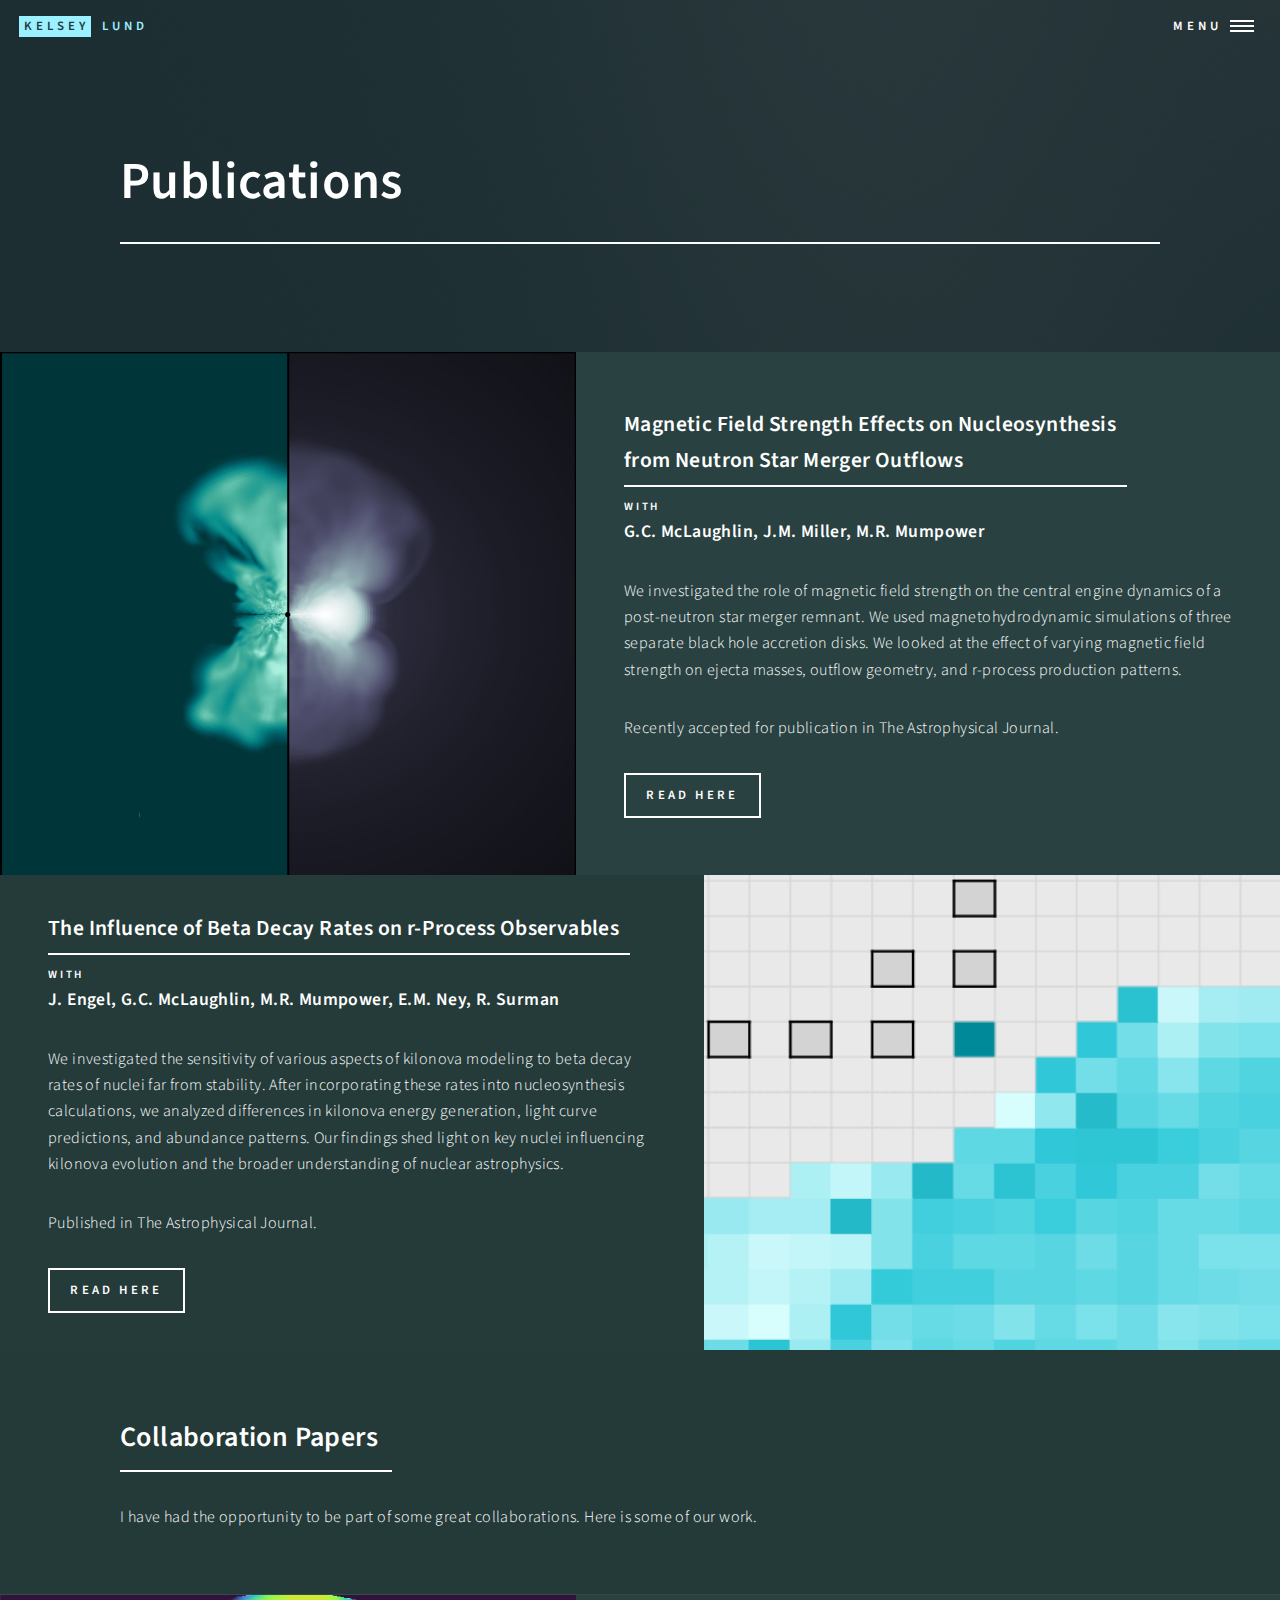
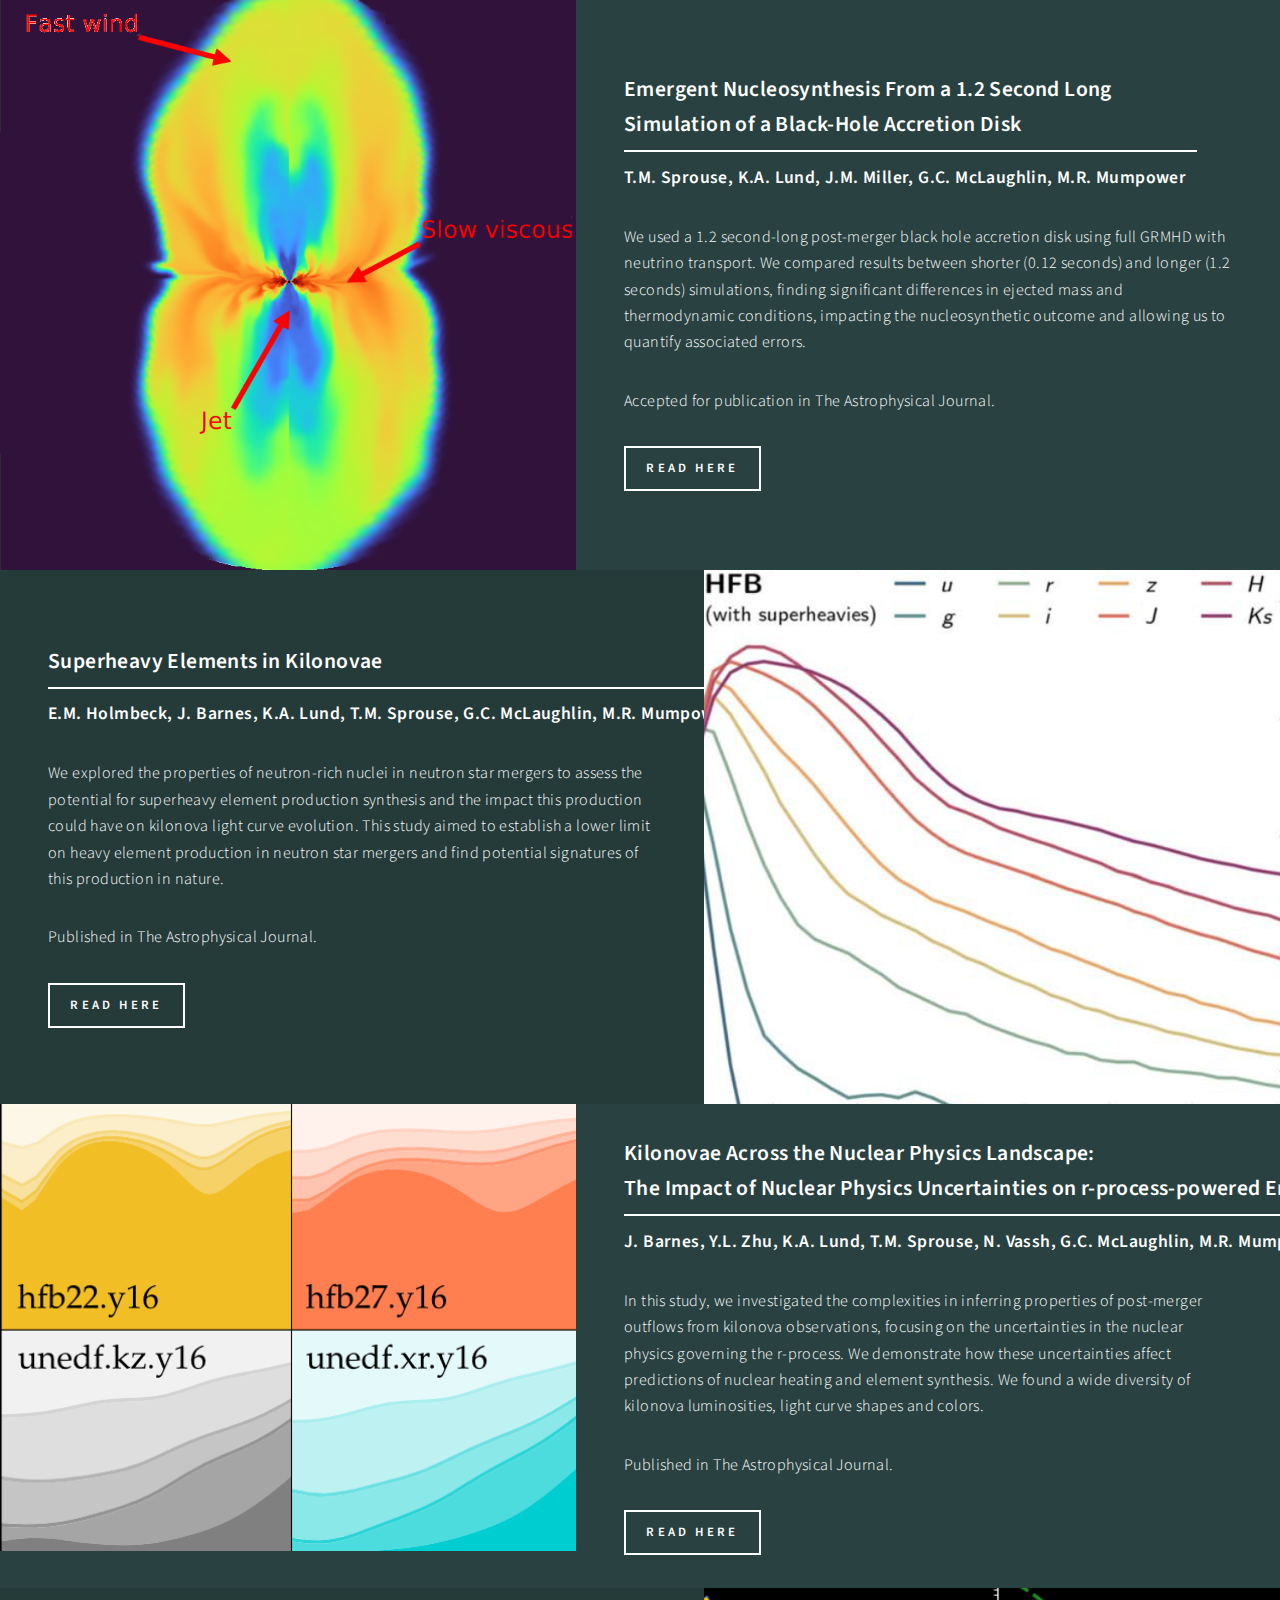
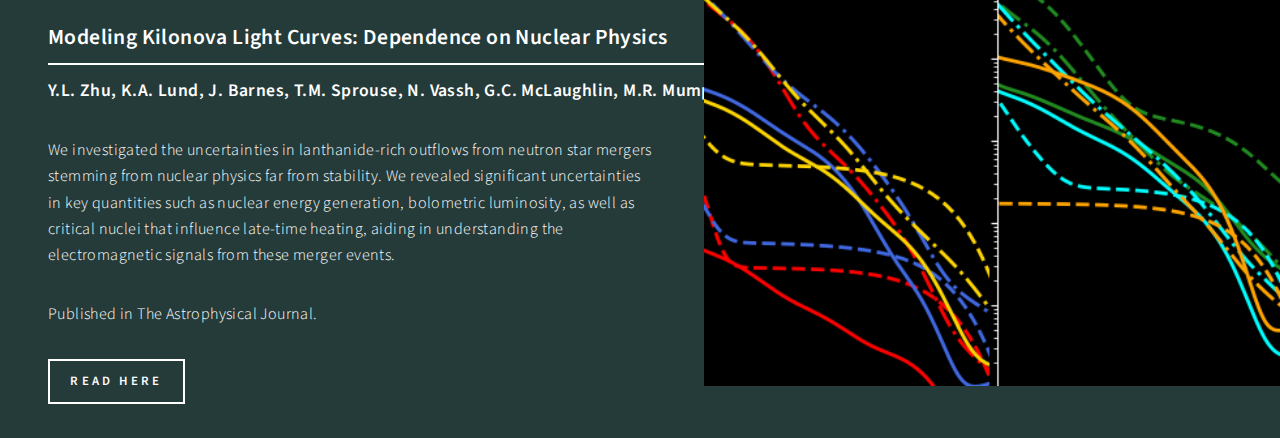
==== publications.html @ 2f1f86c1 "Update publications.html" ====
<!DOCTYPE HTML>
<html>
	<head>
		<title>Publications</title>
		<meta charset="utf-8" />
		<meta name="viewport" content="width=device-width, initial-scale=1, user-scalable=no" />
		<link rel="stylesheet" href="assets/css/main.css" />
		<noscript><link rel="stylesheet" href="assets/css/noscript.css" /></noscript>
	</head>
	<body class="is-preload">

		<!-- Wrapper -->
			<div id="wrapper">

				<!-- Header -->
				<!-- Note: The "styleN" class below should match that of the banner element. -->
					<header id="header" class="alt style2">
						<a href="index.html" class="logo"><strong>Kelsey</strong> <span>Lund</span></a>
						<nav>
							<a href="#menu">Menu</a>
						</nav>
					</header>

				<!-- Menu -->
					<nav id="menu">
						<ul class="links">
							<li><a href="index.html">Home</a></li>
							<li><a href="publications.html">Publications</a></li>
							<li><a href="talks.html">Talks</a></li>
						</ul>
					</nav>

				<!-- Banner -->
				<!-- Note: The "styleN" class below should match that of the header element. -->
					<section id="banner" class="style2">
						<div class="inner">
							<span class="image">
								<img src="images/pic07.jpg" alt="" />
							</span>
							<header class="major">
								<h1>Publications</h1>
							</header>
						</div>
					</section>

				<!-- Main -->
					<div id="main">
						<!-- Two -->
							<section id="two" class="spotlights">
								<section>
									<a href="generic.html" class="image">
										<img src="figures/4ms.png" alt="" data-position="center center" />
									</a>
									<div class="content">
										<div class="inner">
											<header class="major">
												<h3>Magnetic Field Strength Effects on Nucleosynthesis </br> from Neutron Star Merger Outflows</h3>
												<p>with</p>
												<h4>G.C. McLaughlin, J.M. Miller, M.R. Mumpower</h4>
											</header>
											<p>We investigated the role of magnetic field strength on the central engine dynamics of a post-neutron star merger remnant. We used magnetohydrodynamic simulations of three separate black hole accretion disks. We looked at the effect of varying magnetic field strength on ejecta masses, outflow geometry, and r-process production patterns. </p>
											<p> Recently accepted for publication in The Astrophysical Journal.</p>
											<ul class="actions">
												<li><a href="https://arxiv.org/abs/2311.05796" class="button">Read Here</a></li>
											</ul>
										</div>
									</div>
								</section>
								<section>
									<a href="generic.html" class="image">
										<img src="figures/alphas.png" alt="" data-position="top center" />
									</a>
									<div class="content">
										<div class="inner">
											<header class="major">
												<h3>The Influence of Beta Decay Rates on r-Process Observables</h3>
												<p>with</p>
												<h4>J. Engel, G.C. McLaughlin, M.R. Mumpower, E.M. Ney, R. Surman</h4>
											</header>
											<p>We investigated the sensitivity of various aspects of kilonova modeling to beta decay rates of nuclei far from stability. After incorporating these rates into nucleosynthesis calculations, we analyzed differences in kilonova energy generation, light curve predictions, and abundance patterns. Our findings shed light on key nuclei influencing kilonova evolution and the broader understanding of nuclear astrophysics. </p>
											<p>Published in The Astrophysical Journal.</p>
											<ul class="actions">
												<li><a href="https://iopscience.iop.org/article/10.3847/1538-4357/acaf56" class="button">Read Here</a></li>
											</ul>
										</div>
									</div>
								</section>
								</section>

						<!-- Three -->
							<section id="three">
								<div class="inner">
									<header class="major">
										<h2>Collaboration Papers</h2>
									</header>
									<p>I have had the opportunity to be part of some great collaborations. Here is some of our work.</p>
								</div>
							</section>
							<div id="main">
						<!-- Two -->
							<section id="two" class="spotlights">
								<section>
									<a href="generic.html" class="image">
										<img src="figures/jet.png" alt="" data-position="center center" />
									</a>
									<div class="content">
										<div class="inner">
											<header class="major">
												<h3>Emergent Nucleosynthesis From a 1.2 Second Long </br>Simulation of a Black-Hole Accretion Disk</h3>
												<h4>T.M. Sprouse, K.A. Lund, J.M. Miller, G.C. McLaughlin, M.R. Mumpower</h4>
											</header>
											<p>We used a 1.2 second-long post-merger black hole accretion disk using full GRMHD with neutrino transport. We compared results between shorter (0.12 seconds) and longer (1.2 seconds) simulations, finding significant differences in ejected mass and thermodynamic conditions, impacting the nucleosynthetic outcome and allowing us to quantify associated errors. </p> 
											<p>Accepted for publication in The Astrophysical Journal.</p>
											<ul class="actions">
												<li><a href="https://arxiv.org/abs/2309.07966" class="button">Read Here</a></li>
											</ul>
										</div>
									</div>
								</section>
								<section>
									<a href="generic.html" class="image">
										<img src="figures/superheavies.png" alt="" data-position="top center" />
									</a>
									<div class="content">
										<div class="inner">
											<header class="major">
												<h3>Superheavy Elements in Kilonovae</h3>
												<h4>E.M. Holmbeck, J. Barnes, K.A. Lund, T.M. Sprouse, G.C. McLaughlin, M.R. Mumpower</h4>
											</header>
											<p>We explored the properties of neutron-rich nuclei in neutron star mergers to assess the potential for superheavy element production synthesis and the impact this production could have on kilonova light curve evolution. This study aimed to establish a lower limit on heavy element production in neutron star mergers and find potential signatures of this production in nature.</p>
											<p>Published in The Astrophysical Journal.</p>
											<ul class="actions">
												<li><a href="https://iopscience.iop.org/article/10.3847/2041-8213/acd9cb" class="button">Read Here</a></li>
											</ul>
										</div>
									</div>
								</section>
								<section>
									<a href="generic.html" class="image">
										<img src="figures/fracheat.png" alt="" data-position="top center" />
									</a>
									<div class="content">
										<div class="inner">
											<header class="major">
												<h3>Kilonovae Across the Nuclear Physics Landscape:</br>The Impact of Nuclear Physics Uncertainties on r-process-powered Emission </h3>
												<h4>J. Barnes, Y.L. Zhu, K.A. Lund, T.M. Sprouse, N. Vassh, G.C. McLaughlin, M.R. Mumpower, R. Surman</h4>
											</header>
											<p>In this study, we investigated the complexities in inferring properties of post-merger outflows from kilonova observations, focusing on the uncertainties in the nuclear physics governing the r-process. We demonstrate how these uncertainties affect predictions of nuclear heating and element synthesis. We found a wide diversity of kilonova luminosities, light curve shapes and colors.</p>
											<p>Published in The Astrophysical Journal.</p>
											<ul class="actions">
												<li><a href="https://iopscience.iop.org/article/10.3847/1538-4357/ac0aec" class="button">Read Here</a></li>
											</ul>
										</div>
									</div>
								</section>
								<section>
									<a href="generic.html" class="image">
										<img src="figures/heating_dark.png" alt="" data-position="top center" />
									</a>
									<div class="content">
										<div class="inner">
											<header class="major">
												<h3>Modeling Kilonova Light Curves: Dependence on Nuclear Physics </h3>
												<h4>Y.L. Zhu, K.A. Lund, J. Barnes, T.M. Sprouse, N. Vassh, G.C. McLaughlin, M.R. Mumpower, R. Surman</h4>
											</header>
											<p>We investigated the uncertainties in lanthanide-rich outflows from neutron star mergers stemming from nuclear physics far from stability. We revealed significant uncertainties in key quantities such as nuclear energy generation, bolometric luminosity, as well as critical nuclei that influence late-time heating, aiding in understanding the electromagnetic signals from these merger events.</p>
											<p>Published in The Astrophysical Journal.</p>
											<ul class="actions">
												<li><a href="https://iopscience.iop.org/article/10.3847/1538-4357/abc69e" class="button">Read Here</a></li>
											</ul>
										</div>
									</div>
								</section>
					</div>
			</div>

		<!-- Scripts -->
			<script src="assets/js/jquery.min.js"></script>
			<script src="assets/js/jquery.scrolly.min.js"></script>
			<script src="assets/js/jquery.scrollex.min.js"></script>
			<script src="assets/js/browser.min.js"></script>
			<script src="assets/js/breakpoints.min.js"></script>
			<script src="assets/js/util.js"></script>
			<script src="assets/js/main.js"></script>

	</body>
</html>
---- assets/css/main.css ----
@import url(fontawesome-all.min.css);
@import url("https://fonts.googleapis.com/css?family=Source+Sans+Pro:300,300italic,600,600italic");

/*
	Forty by HTML5 UP
	html5up.net | @ajlkn
	Free for personal and commercial use under the CCA 3.0 license (html5up.net/license)
*/

html, body, div, span, applet, object,
iframe, h1, h2, h3, h4, h5, h6, p, blockquote,
pre, a, abbr, acronym, address, big, cite,
code, del, dfn, em, img, ins, kbd, q, s, samp,
small, strike, strong, sub, sup, tt, var, b,
u, i, center, dl, dt, dd, ol, ul, li, fieldset,
form, label, legend, table, caption, tbody,
tfoot, thead, tr, th, td, article, aside,
canvas, details, embed, figure, figcaption,
footer, header, hgroup, menu, nav, output, ruby,
section, summary, time, mark, audio, video {
	margin: 0;
	padding: 0;
	border: 0;
	font-size: 100%;
	font: inherit;
	vertical-align: baseline;}

article, aside, details, figcaption, figure,
footer, header, hgroup, menu, nav, section {
	display: block;}

body {
	line-height: 1;
}

ol, ul {
	list-style: none;
}

blockquote, q {
	quotes: none;
}

	blockquote:before, blockquote:after, q:before, q:after {
		content: '';
		content: none;
	}

table {
	border-collapse: collapse;
	border-spacing: 0;
}

body {
	-webkit-text-size-adjust: none;
}

mark {
	background-color: transparent;
	color: inherit;
}

input::-moz-focus-inner {
	border: 0;
	padding: 0;
}

input, select, textarea {
	-moz-appearance: none;
	-webkit-appearance: none;
	-ms-appearance: none;
	appearance: none;
}

/* Basic */

	@-ms-viewport {
		width: device-width;
	}

	body {
		-ms-overflow-style: scrollbar;
	}

	@media screen and (max-width: 480px) {

		html, body {
			min-width: 320px;
		}

	}

	html {
		box-sizing: border-box;
	}

	*, *:before, *:after {
		box-sizing: inherit;
	}

	body {
		background: #243A39;
	}

		body.is-preload *, body.is-preload *:before, body.is-preload *:after {
			-moz-animation: none !important;
			-webkit-animation: none !important;
			-ms-animation: none !important;
			animation: none !important;
			-moz-transition: none !important;
			-webkit-transition: none !important;
			-ms-transition: none !important;
			transition: none !important;
		}

/* Type */

	body, input, select, textarea {
		color: #ffffff;
		font-family: "Source Sans Pro", Helvetica, sans-serif;
		font-size: 17pt;
		font-weight: 300;
		letter-spacing: 0.025em;
		line-height: 1.65;
	}

		@media screen and (max-width: 1680px) {

			body, input, select, textarea {
				font-size: 14pt;
			}

		}

		@media screen and (max-width: 1280px) {

			body, input, select, textarea {
				font-size: 12pt;
			}

		}

		@media screen and (max-width: 360px) {

			body, input, select, textarea {
				font-size: 11pt;
			}

		}

	a {
		-moz-transition: color 0.2s ease-in-out, border-bottom-color 0.2s ease-in-out;
		-webkit-transition: color 0.2s ease-in-out, border-bottom-color 0.2s ease-in-out;
		-ms-transition: color 0.2s ease-in-out, border-bottom-color 0.2s ease-in-out;
		transition: color 0.2s ease-in-out, border-bottom-color 0.2s ease-in-out;
		border-bottom: dotted 1px;
		color: inherit;
		text-decoration: none;
	}

		a:hover {
			border-bottom-color: transparent;
			color: #9bf1ff !important;
		}

		a:active {
			color: #53e3fb !important;
		}

	strong, b {
		color: #ffffff;
		font-weight: 600;
	}

	em, i {
		font-style: italic;
	}

	p {
		margin: 0 0 2em 0;
	}

	h1, h2, h3, h4, h5, h6 {
		color: #ffffff;
		font-weight: 600;
		line-height: 1.65;
		margin: 0 0 1em 0;
	}

		h1 a, h2 a, h3 a, h4 a, h5 a, h6 a {
			color: inherit;
			border-bottom: 0;
		}

	h1 {
		font-size: 2.5em;
	}

	h2 {
		font-size: 1.75em;
	}

	h3 {
		font-size: 1.35em;
	}

	h4 {
		font-size: 1.1em;
	}

	h5 {
		font-size: 0.9em;
	}

	h6 {
		font-size: 0.7em;
	}

	@media screen and (max-width: 736px) {

		h1 {
			font-size: 2em;
		}

		h2 {
			font-size: 1.5em;
		}

		h3 {
			font-size: 1.25em;
		}

	}

	sub {
		font-size: 0.8em;
		position: relative;
		top: 0.5em;
	}

	sup {
		font-size: 0.8em;
		position: relative;
		top: -0.5em;
	}

	blockquote {
		border-left: solid 4px rgba(212, 212, 255, 0.1);
		font-style: italic;
		margin: 0 0 2em 0;
		padding: 0.5em 0 0.5em 2em;
	}

	code {
		background: rgba(212, 212, 255, 0.035);
		font-family: "Courier New", monospace;
		font-size: 0.9em;
		margin: 0 0.25em;
		padding: 0.25em 0.65em;
	}

	pre {
		-webkit-overflow-scrolling: touch;
		font-family: "Courier New", monospace;
		font-size: 0.9em;
		margin: 0 0 2em 0;
	}

		pre code {
			display: block;
			line-height: 1.75;
			padding: 1em 1.5em;
			overflow-x: auto;
		}

	hr {
		border: 0;
		border-bottom: solid 1px rgba(212, 212, 255, 0.1);
		margin: 2em 0;
	}

		hr.major {
			margin: 3em 0;
		}

	.align-left {
		text-align: left;
	}

	.align-center {
		text-align: center;
	}

	.align-right {
		text-align: right;
	}

/* Row */

	.row {
		display: flex;
		flex-wrap: wrap;
		box-sizing: border-box;
		align-items: stretch;
	}

		.row > * {
			box-sizing: border-box;
		}

		.row.gtr-uniform > * > :last-child {
			margin-bottom: 0;
		}

		.row.aln-left {
			justify-content: flex-start;
		}

		.row.aln-center {
			justify-content: center;
		}

		.row.aln-right {
			justify-content: flex-end;
		}

		.row.aln-top {
			align-items: flex-start;
		}

		.row.aln-middle {
			align-items: center;
		}

		.row.aln-bottom {
			align-items: flex-end;
		}

		.row > .imp {
			order: -1;
		}

		.row > .col-1 {
			width: 8.33333%;
		}

		.row > .off-1 {
			margin-left: 8.33333%;
		}

		.row > .col-2 {
			width: 16.66667%;
		}

		.row > .off-2 {
			margin-left: 16.66667%;
		}

		.row > .col-3 {
			width: 25%;
		}

		.row > .off-3 {
			margin-left: 25%;
		}

		.row > .col-4 {
			width: 33.33333%;
		}

		.row > .off-4 {
			margin-left: 33.33333%;
		}

		.row > .col-5 {
			width: 41.66667%;
		}

		.row > .off-5 {
			margin-left: 41.66667%;
		}

		.row > .col-6 {
			width: 50%;
		}

		.row > .off-6 {
			margin-left: 50%;
		}

		.row > .col-7 {
			width: 58.33333%;
		}

		.row > .off-7 {
			margin-left: 58.33333%;
		}

		.row > .col-8 {
			width: 66.66667%;
		}

		.row > .off-8 {
			margin-left: 66.66667%;
		}

		.row > .col-9 {
			width: 75%;
		}

		.row > .off-9 {
			margin-left: 75%;
		}

		.row > .col-10 {
			width: 83.33333%;
		}

		.row > .off-10 {
			margin-left: 83.33333%;
		}

		.row > .col-11 {
			width: 91.66667%;
		}

		.row > .off-11 {
			margin-left: 91.66667%;
		}

		.row > .col-12 {
			width: 100%;
		}

		.row > .off-12 {
			margin-left: 100%;
		}

		.row.gtr-0 {
			margin-top: 0;
			margin-left: 0em;
		}

			.row.gtr-0 > * {
				padding: 0 0 0 0em;
			}

			.row.gtr-0.gtr-uniform {
				margin-top: 0em;
			}

				.row.gtr-0.gtr-uniform > * {
					padding-top: 0em;
				}

		.row.gtr-25 {
			margin-top: 0;
			margin-left: -0.5em;
		}

			.row.gtr-25 > * {
				padding: 0 0 0 0.5em;
			}

			.row.gtr-25.gtr-uniform {
				margin-top: -0.5em;
			}

				.row.gtr-25.gtr-uniform > * {
					padding-top: 0.5em;
				}

		.row.gtr-50 {
			margin-top: 0;
			margin-left: -1em;
		}

			.row.gtr-50 > * {
				padding: 0 0 0 1em;
			}

			.row.gtr-50.gtr-uniform {
				margin-top: -1em;
			}

				.row.gtr-50.gtr-uniform > * {
					padding-top: 1em;
				}

		.row {
			margin-top: 0;
			margin-left: -2em;
		}

			.row > * {
				padding: 0 0 0 2em;
			}

			.row.gtr-uniform {
				margin-top: -2em;
			}

				.row.gtr-uniform > * {
					padding-top: 2em;
				}

		.row.gtr-150 {
			margin-top: 0;
			margin-left: -3em;
		}

			.row.gtr-150 > * {
				padding: 0 0 0 3em;
			}

			.row.gtr-150.gtr-uniform {
				margin-top: -3em;
			}

				.row.gtr-150.gtr-uniform > * {
					padding-top: 3em;
				}

		.row.gtr-200 {
			margin-top: 0;
			margin-left: -4em;
		}

			.row.gtr-200 > * {
				padding: 0 0 0 4em;
			}

			.row.gtr-200.gtr-uniform {
				margin-top: -4em;
			}

				.row.gtr-200.gtr-uniform > * {
					padding-top: 4em;
				}

		@media screen and (max-width: 1680px) {

			.row {
				display: flex;
				flex-wrap: wrap;
				box-sizing: border-box;
				align-items: stretch;
			}

				.row > * {
					box-sizing: border-box;
				}

				.row.gtr-uniform > * > :last-child {
					margin-bottom: 0;
				}

				.row.aln-left {
					justify-content: flex-start;
				}

				.row.aln-center {
					justify-content: center;
				}

				.row.aln-right {
					justify-content: flex-end;
				}

				.row.aln-top {
					align-items: flex-start;
				}

				.row.aln-middle {
					align-items: center;
				}

				.row.aln-bottom {
					align-items: flex-end;
				}

				.row > .imp-xlarge {
					order: -1;
				}

				.row > .col-1-xlarge {
					width: 8.33333%;
				}

				.row > .off-1-xlarge {
					margin-left: 8.33333%;
				}

				.row > .col-2-xlarge {
					width: 16.66667%;
				}

				.row > .off-2-xlarge {
					margin-left: 16.66667%;
				}

				.row > .col-3-xlarge {
					width: 25%;
				}

				.row > .off-3-xlarge {
					margin-left: 25%;
				}

				.row > .col-4-xlarge {
					width: 33.33333%;
				}

				.row > .off-4-xlarge {
					margin-left: 33.33333%;
				}

				.row > .col-5-xlarge {
					width: 41.66667%;
				}

				.row > .off-5-xlarge {
					margin-left: 41.66667%;
				}

				.row > .col-6-xlarge {
					width: 50%;
				}

				.row > .off-6-xlarge {
					margin-left: 50%;
				}

				.row > .col-7-xlarge {
					width: 58.33333%;
				}

				.row > .off-7-xlarge {
					margin-left: 58.33333%;
				}

				.row > .col-8-xlarge {
					width: 66.66667%;
				}

				.row > .off-8-xlarge {
					margin-left: 66.66667%;
				}

				.row > .col-9-xlarge {
					width: 75%;
				}

				.row > .off-9-xlarge {
					margin-left: 75%;
				}

				.row > .col-10-xlarge {
					width: 83.33333%;
				}

				.row > .off-10-xlarge {
					margin-left: 83.33333%;
				}

				.row > .col-11-xlarge {
					width: 91.66667%;
				}

				.row > .off-11-xlarge {
					margin-left: 91.66667%;
				}

				.row > .col-12-xlarge {
					width: 100%;
				}

				.row > .off-12-xlarge {
					margin-left: 100%;
				}

				.row.gtr-0 {
					margin-top: 0;
					margin-left: 0em;
				}

					.row.gtr-0 > * {
						padding: 0 0 0 0em;
					}

					.row.gtr-0.gtr-uniform {
						margin-top: 0em;
					}

						.row.gtr-0.gtr-uniform > * {
							padding-top: 0em;
						}

				.row.gtr-25 {
					margin-top: 0;
					margin-left: -0.5em;
				}

					.row.gtr-25 > * {
						padding: 0 0 0 0.5em;
					}

					.row.gtr-25.gtr-uniform {
						margin-top: -0.5em;
					}

						.row.gtr-25.gtr-uniform > * {
							padding-top: 0.5em;
						}

				.row.gtr-50 {
					margin-top: 0;
					margin-left: -1em;
				}

					.row.gtr-50 > * {
						padding: 0 0 0 1em;
					}

					.row.gtr-50.gtr-uniform {
						margin-top: -1em;
					}

						.row.gtr-50.gtr-uniform > * {
							padding-top: 1em;
						}

				.row {
					margin-top: 0;
					margin-left: -2em;
				}

					.row > * {
						padding: 0 0 0 2em;
					}

					.row.gtr-uniform {
						margin-top: -2em;
					}

						.row.gtr-uniform > * {
							padding-top: 2em;
						}

				.row.gtr-150 {
					margin-top: 0;
					margin-left: -3em;
				}

					.row.gtr-150 > * {
						padding: 0 0 0 3em;
					}

					.row.gtr-150.gtr-uniform {
						margin-top: -3em;
					}

						.row.gtr-150.gtr-uniform > * {
							padding-top: 3em;
						}

				.row.gtr-200 {
					margin-top: 0;
					margin-left: -4em;
				}

					.row.gtr-200 > * {
						padding: 0 0 0 4em;
					}

					.row.gtr-200.gtr-uniform {
						margin-top: -4em;
					}

						.row.gtr-200.gtr-uniform > * {
							padding-top: 4em;
						}

		}

		@media screen and (max-width: 1280px) {

			.row {
				display: flex;
				flex-wrap: wrap;
				box-sizing: border-box;
				align-items: stretch;
			}

				.row > * {
					box-sizing: border-box;
				}

				.row.gtr-uniform > * > :last-child {
					margin-bottom: 0;
				}

				.row.aln-left {
					justify-content: flex-start;
				}

				.row.aln-center {
					justify-content: center;
				}

				.row.aln-right {
					justify-content: flex-end;
				}

				.row.aln-top {
					align-items: flex-start;
				}

				.row.aln-middle {
					align-items: center;
				}

				.row.aln-bottom {
					align-items: flex-end;
				}

				.row > .imp-large {
					order: -1;
				}

				.row > .col-1-large {
					width: 8.33333%;
				}

				.row > .off-1-large {
					margin-left: 8.33333%;
				}

				.row > .col-2-large {
					width: 16.66667%;
				}

				.row > .off-2-large {
					margin-left: 16.66667%;
				}

				.row > .col-3-large {
					width: 25%;
				}

				.row > .off-3-large {
					margin-left: 25%;
				}

				.row > .col-4-large {
					width: 33.33333%;
				}

				.row > .off-4-large {
					margin-left: 33.33333%;
				}

				.row > .col-5-large {
					width: 41.66667%;
				}

				.row > .off-5-large {
					margin-left: 41.66667%;
				}

				.row > .col-6-large {
					width: 50%;
				}

				.row > .off-6-large {
					margin-left: 50%;
				}

				.row > .col-7-large {
					width: 58.33333%;
				}

				.row > .off-7-large {
					margin-left: 58.33333%;
				}

				.row > .col-8-large {
					width: 66.66667%;
				}

				.row > .off-8-large {
					margin-left: 66.66667%;
				}

				.row > .col-9-large {
					width: 75%;
				}

				.row > .off-9-large {
					margin-left: 75%;
				}

				.row > .col-10-large {
					width: 83.33333%;
				}

				.row > .off-10-large {
					margin-left: 83.33333%;
				}

				.row > .col-11-large {
					width: 91.66667%;
				}

				.row > .off-11-large {
					margin-left: 91.66667%;
				}

				.row > .col-12-large {
					width: 100%;
				}

				.row > .off-12-large {
					margin-left: 100%;
				}

				.row.gtr-0 {
					margin-top: 0;
					margin-left: 0em;
				}

					.row.gtr-0 > * {
						padding: 0 0 0 0em;
					}

					.row.gtr-0.gtr-uniform {
						margin-top: 0em;
					}

						.row.gtr-0.gtr-uniform > * {
							padding-top: 0em;
						}

				.row.gtr-25 {
					margin-top: 0;
					margin-left: -0.375em;
				}

					.row.gtr-25 > * {
						padding: 0 0 0 0.375em;
					}

					.row.gtr-25.gtr-uniform {
						margin-top: -0.375em;
					}

						.row.gtr-25.gtr-uniform > * {
							padding-top: 0.375em;
						}

				.row.gtr-50 {
					margin-top: 0;
					margin-left: -0.75em;
				}

					.row.gtr-50 > * {
						padding: 0 0 0 0.75em;
					}

					.row.gtr-50.gtr-uniform {
						margin-top: -0.75em;
					}

						.row.gtr-50.gtr-uniform > * {
							padding-top: 0.75em;
						}

				.row {
					margin-top: 0;
					margin-left: -1.5em;
				}

					.row > * {
						padding: 0 0 0 1.5em;
					}

					.row.gtr-uniform {
						margin-top: -1.5em;
					}

						.row.gtr-uniform > * {
							padding-top: 1.5em;
						}

				.row.gtr-150 {
					margin-top: 0;
					margin-left: -2.25em;
				}

					.row.gtr-150 > * {
						padding: 0 0 0 2.25em;
					}

					.row.gtr-150.gtr-uniform {
						margin-top: -2.25em;
					}

						.row.gtr-150.gtr-uniform > * {
							padding-top: 2.25em;
						}

				.row.gtr-200 {
					margin-top: 0;
					margin-left: -3em;
				}

					.row.gtr-200 > * {
						padding: 0 0 0 3em;
					}

					.row.gtr-200.gtr-uniform {
						margin-top: -3em;
					}

						.row.gtr-200.gtr-uniform > * {
							padding-top: 3em;
						}

		}

		@media screen and (max-width: 980px) {

			.row {
				display: flex;
				flex-wrap: wrap;
				box-sizing: border-box;
				align-items: stretch;
			}

				.row > * {
					box-sizing: border-box;
				}

				.row.gtr-uniform > * > :last-child {
					margin-bottom: 0;
				}

				.row.aln-left {
					justify-content: flex-start;
				}

				.row.aln-center {
					justify-content: center;
				}

				.row.aln-right {
					justify-content: flex-end;
				}

				.row.aln-top {
					align-items: flex-start;
				}

				.row.aln-middle {
					align-items: center;
				}

				.row.aln-bottom {
					align-items: flex-end;
				}

				.row > .imp-medium {
					order: -1;
				}

				.row > .col-1-medium {
					width: 8.33333%;
				}

				.row > .off-1-medium {
					margin-left: 8.33333%;
				}

				.row > .col-2-medium {
					width: 16.66667%;
				}

				.row > .off-2-medium {
					margin-left: 16.66667%;
				}

				.row > .col-3-medium {
					width: 25%;
				}

				.row > .off-3-medium {
					margin-left: 25%;
				}

				.row > .col-4-medium {
					width: 33.33333%;
				}

				.row > .off-4-medium {
					margin-left: 33.33333%;
				}

				.row > .col-5-medium {
					width: 41.66667%;
				}

				.row > .off-5-medium {
					margin-left: 41.66667%;
				}

				.row > .col-6-medium {
					width: 50%;
				}

				.row > .off-6-medium {
					margin-left: 50%;
				}

				.row > .col-7-medium {
					width: 58.33333%;
				}

				.row > .off-7-medium {
					margin-left: 58.33333%;
				}

				.row > .col-8-medium {
					width: 66.66667%;
				}

				.row > .off-8-medium {
					margin-left: 66.66667%;
				}

				.row > .col-9-medium {
					width: 75%;
				}

				.row > .off-9-medium {
					margin-left: 75%;
				}

				.row > .col-10-medium {
					width: 83.33333%;
				}

				.row > .off-10-medium {
					margin-left: 83.33333%;
				}

				.row > .col-11-medium {
					width: 91.66667%;
				}

				.row > .off-11-medium {
					margin-left: 91.66667%;
				}

				.row > .col-12-medium {
					width: 100%;
				}

				.row > .off-12-medium {
					margin-left: 100%;
				}

				.row.gtr-0 {
					margin-top: 0;
					margin-left: 0em;
				}

					.row.gtr-0 > * {
						padding: 0 0 0 0em;
					}

					.row.gtr-0.gtr-uniform {
						margin-top: 0em;
					}

						.row.gtr-0.gtr-uniform > * {
							padding-top: 0em;
						}

				.row.gtr-25 {
					margin-top: 0;
					margin-left: -0.375em;
				}

					.row.gtr-25 > * {
						padding: 0 0 0 0.375em;
					}

					.row.gtr-25.gtr-uniform {
						margin-top: -0.375em;
					}

						.row.gtr-25.gtr-uniform > * {
							padding-top: 0.375em;
						}

				.row.gtr-50 {
					margin-top: 0;
					margin-left: -0.75em;
				}

					.row.gtr-50 > * {
						padding: 0 0 0 0.75em;
					}

					.row.gtr-50.gtr-uniform {
						margin-top: -0.75em;
					}

						.row.gtr-50.gtr-uniform > * {
							padding-top: 0.75em;
						}

				.row {
					margin-top: 0;
					margin-left: -1.5em;
				}

					.row > * {
						padding: 0 0 0 1.5em;
					}

					.row.gtr-uniform {
						margin-top: -1.5em;
					}

						.row.gtr-uniform > * {
							padding-top: 1.5em;
						}

				.row.gtr-150 {
					margin-top: 0;
					margin-left: -2.25em;
				}

					.row.gtr-150 > * {
						padding: 0 0 0 2.25em;
					}

					.row.gtr-150.gtr-uniform {
						margin-top: -2.25em;
					}

						.row.gtr-150.gtr-uniform > * {
							padding-top: 2.25em;
						}

				.row.gtr-200 {
					margin-top: 0;
					margin-left: -3em;
				}

					.row.gtr-200 > * {
						padding: 0 0 0 3em;
					}

					.row.gtr-200.gtr-uniform {
						margin-top: -3em;
					}

						.row.gtr-200.gtr-uniform > * {
							padding-top: 3em;
						}

		}

		@media screen and (max-width: 736px) {

			.row {
				display: flex;
				flex-wrap: wrap;
				box-sizing: border-box;
				align-items: stretch;
			}

				.row > * {
					box-sizing: border-box;
				}

				.row.gtr-uniform > * > :last-child {
					margin-bottom: 0;
				}

				.row.aln-left {
					justify-content: flex-start;
				}

				.row.aln-center {
					justify-content: center;
				}

				.row.aln-right {
					justify-content: flex-end;
				}

				.row.aln-top {
					align-items: flex-start;
				}

				.row.aln-middle {
					align-items: center;
				}

				.row.aln-bottom {
					align-items: flex-end;
				}

				.row > .imp-small {
					order: -1;
				}

				.row > .col-1-small {
					width: 8.33333%;
				}

				.row > .off-1-small {
					margin-left: 8.33333%;
				}

				.row > .col-2-small {
					width: 16.66667%;
				}

				.row > .off-2-small {
					margin-left: 16.66667%;
				}

				.row > .col-3-small {
					width: 25%;
				}

				.row > .off-3-small {
					margin-left: 25%;
				}

				.row > .col-4-small {
					width: 33.33333%;
				}

				.row > .off-4-small {
					margin-left: 33.33333%;
				}

				.row > .col-5-small {
					width: 41.66667%;
				}

				.row > .off-5-small {
					margin-left: 41.66667%;
				}

				.row > .col-6-small {
					width: 50%;
				}

				.row > .off-6-small {
					margin-left: 50%;
				}

				.row > .col-7-small {
					width: 58.33333%;
				}

				.row > .off-7-small {
					margin-left: 58.33333%;
				}

				.row > .col-8-small {
					width: 66.66667%;
				}

				.row > .off-8-small {
					margin-left: 66.66667%;
				}

				.row > .col-9-small {
					width: 75%;
				}

				.row > .off-9-small {
					margin-left: 75%;
				}

				.row > .col-10-small {
					width: 83.33333%;
				}

				.row > .off-10-small {
					margin-left: 83.33333%;
				}

				.row > .col-11-small {
					width: 91.66667%;
				}

				.row > .off-11-small {
					margin-left: 91.66667%;
				}

				.row > .col-12-small {
					width: 100%;
				}

				.row > .off-12-small {
					margin-left: 100%;
				}

				.row.gtr-0 {
					margin-top: 0;
					margin-left: 0em;
				}

					.row.gtr-0 > * {
						padding: 0 0 0 0em;
					}

					.row.gtr-0.gtr-uniform {
						margin-top: 0em;
					}

						.row.gtr-0.gtr-uniform > * {
							padding-top: 0em;
						}

				.row.gtr-25 {
					margin-top: 0;
					margin-left: -0.3125em;
				}

					.row.gtr-25 > * {
						padding: 0 0 0 0.3125em;
					}

					.row.gtr-25.gtr-uniform {
						margin-top: -0.3125em;
					}

						.row.gtr-25.gtr-uniform > * {
							padding-top: 0.3125em;
						}

				.row.gtr-50 {
					margin-top: 0;
					margin-left: -0.625em;
				}

					.row.gtr-50 > * {
						padding: 0 0 0 0.625em;
					}

					.row.gtr-50.gtr-uniform {
						margin-top: -0.625em;
					}

						.row.gtr-50.gtr-uniform > * {
							padding-top: 0.625em;
						}

				.row {
					margin-top: 0;
					margin-left: -1.25em;
				}

					.row > * {
						padding: 0 0 0 1.25em;
					}

					.row.gtr-uniform {
						margin-top: -1.25em;
					}

						.row.gtr-uniform > * {
							padding-top: 1.25em;
						}

				.row.gtr-150 {
					margin-top: 0;
					margin-left: -1.875em;
				}

					.row.gtr-150 > * {
						padding: 0 0 0 1.875em;
					}

					.row.gtr-150.gtr-uniform {
						margin-top: -1.875em;
					}

						.row.gtr-150.gtr-uniform > * {
							padding-top: 1.875em;
						}

				.row.gtr-200 {
					margin-top: 0;
					margin-left: -2.5em;
				}

					.row.gtr-200 > * {
						padding: 0 0 0 2.5em;
					}

					.row.gtr-200.gtr-uniform {
						margin-top: -2.5em;
					}

						.row.gtr-200.gtr-uniform > * {
							padding-top: 2.5em;
						}

		}

		@media screen and (max-width: 480px) {

			.row {
				display: flex;
				flex-wrap: wrap;
				box-sizing: border-box;
				align-items: stretch;
			}

				.row > * {
					box-sizing: border-box;
				}

				.row.gtr-uniform > * > :last-child {
					margin-bottom: 0;
				}

				.row.aln-left {
					justify-content: flex-start;
				}

				.row.aln-center {
					justify-content: center;
				}

				.row.aln-right {
					justify-content: flex-end;
				}

				.row.aln-top {
					align-items: flex-start;
				}

				.row.aln-middle {
					align-items: center;
				}

				.row.aln-bottom {
					align-items: flex-end;
				}

				.row > .imp-xsmall {
					order: -1;
				}

				.row > .col-1-xsmall {
					width: 8.33333%;
				}

				.row > .off-1-xsmall {
					margin-left: 8.33333%;
				}

				.row > .col-2-xsmall {
					width: 16.66667%;
				}

				.row > .off-2-xsmall {
					margin-left: 16.66667%;
				}

				.row > .col-3-xsmall {
					width: 25%;
				}

				.row > .off-3-xsmall {
					margin-left: 25%;
				}

				.row > .col-4-xsmall {
					width: 33.33333%;
				}

				.row > .off-4-xsmall {
					margin-left: 33.33333%;
				}

				.row > .col-5-xsmall {
					width: 41.66667%;
				}

				.row > .off-5-xsmall {
					margin-left: 41.66667%;
				}

				.row > .col-6-xsmall {
					width: 50%;
				}

				.row > .off-6-xsmall {
					margin-left: 50%;
				}

				.row > .col-7-xsmall {
					width: 58.33333%;
				}

				.row > .off-7-xsmall {
					margin-left: 58.33333%;
				}

				.row > .col-8-xsmall {
					width: 66.66667%;
				}

				.row > .off-8-xsmall {
					margin-left: 66.66667%;
				}

				.row > .col-9-xsmall {
					width: 75%;
				}

				.row > .off-9-xsmall {
					margin-left: 75%;
				}

				.row > .col-10-xsmall {
					width: 83.33333%;
				}

				.row > .off-10-xsmall {
					margin-left: 83.33333%;
				}

				.row > .col-11-xsmall {
					width: 91.66667%;
				}

				.row > .off-11-xsmall {
					margin-left: 91.66667%;
				}

				.row > .col-12-xsmall {
					width: 100%;
				}

				.row > .off-12-xsmall {
					margin-left: 100%;
				}

				.row.gtr-0 {
					margin-top: 0;
					margin-left: 0em;
				}

					.row.gtr-0 > * {
						padding: 0 0 0 0em;
					}

					.row.gtr-0.gtr-uniform {
						margin-top: 0em;
					}

						.row.gtr-0.gtr-uniform > * {
							padding-top: 0em;
						}

				.row.gtr-25 {
					margin-top: 0;
					margin-left: -0.3125em;
				}

					.row.gtr-25 > * {
						padding: 0 0 0 0.3125em;
					}

					.row.gtr-25.gtr-uniform {
						margin-top: -0.3125em;
					}

						.row.gtr-25.gtr-uniform > * {
							padding-top: 0.3125em;
						}

				.row.gtr-50 {
					margin-top: 0;
					margin-left: -0.625em;
				}

					.row.gtr-50 > * {
						padding: 0 0 0 0.625em;
					}

					.row.gtr-50.gtr-uniform {
						margin-top: -0.625em;
					}

						.row.gtr-50.gtr-uniform > * {
							padding-top: 0.625em;
						}

				.row {
					margin-top: 0;
					margin-left: -1.25em;
				}

					.row > * {
						padding: 0 0 0 1.25em;
					}

					.row.gtr-uniform {
						margin-top: -1.25em;
					}

						.row.gtr-uniform > * {
							padding-top: 1.25em;
						}

				.row.gtr-150 {
					margin-top: 0;
					margin-left: -1.875em;
				}

					.row.gtr-150 > * {
						padding: 0 0 0 1.875em;
					}

					.row.gtr-150.gtr-uniform {
						margin-top: -1.875em;
					}

						.row.gtr-150.gtr-uniform > * {
							padding-top: 1.875em;
						}

				.row.gtr-200 {
					margin-top: 0;
					margin-left: -2.5em;
				}

					.row.gtr-200 > * {
						padding: 0 0 0 2.5em;
					}

					.row.gtr-200.gtr-uniform {
						margin-top: -2.5em;
					}

						.row.gtr-200.gtr-uniform > * {
							padding-top: 2.5em;
						}

		}

/* Section/Article */

	section.special, article.special {
		text-align: center;
	}

	header.major {
		width: -moz-max-content;
		width: -webkit-max-content;
		width: -ms-max-content;
		width: max-content;
		margin-bottom: 2em;
	}

		header.major > :first-child {
			margin-bottom: 0;
			width: calc(100% + 0.5em);
		}

			header.major > :first-child:after {
				content: '';
				background-color: #ffffff;
				display: block;
				height: 2px;
				margin: 0.325em 0 0.5em 0;
				width: 100%;
			}

		header.major > p {
			font-size: 0.7em;
			font-weight: 600;
			letter-spacing: 0.25em;
			margin-bottom: 0;
			text-transform: uppercase;
		}

		body.is-ie header.major > :first-child:after {
			max-width: 9em;
		}

		body.is-ie header.major > h1:after {
			max-width: 100% !important;
		}

	@media screen and (max-width: 736px) {

		header.major > p br {
			display: none;
		}

	}

/* Form */

	form {
		margin: 0 0 2em 0;
	}

		form > :last-child {
			margin-bottom: 0;
		}

		form > .fields {
			display: -moz-flex;
			display: -webkit-flex;
			display: -ms-flex;
			display: flex;
			-moz-flex-wrap: wrap;
			-webkit-flex-wrap: wrap;
			-ms-flex-wrap: wrap;
			flex-wrap: wrap;
			width: calc(100% + 3em);
			margin: -1.5em 0 2em -1.5em;
		}

			form > .fields > .field {
				-moz-flex-grow: 0;
				-webkit-flex-grow: 0;
				-ms-flex-grow: 0;
				flex-grow: 0;
				-moz-flex-shrink: 0;
				-webkit-flex-shrink: 0;
				-ms-flex-shrink: 0;
				flex-shrink: 0;
				padding: 1.5em 0 0 1.5em;
				width: calc(100% - 1.5em);
			}

				form > .fields > .field.half {
					width: calc(50% - 0.75em);
				}

				form > .fields > .field.third {
					width: calc(100%/3 - 0.5em);
				}

				form > .fields > .field.quarter {
					width: calc(25% - 0.375em);
				}

		@media screen and (max-width: 480px) {

			form > .fields {
				width: calc(100% + 3em);
				margin: -1.5em 0 2em -1.5em;
			}

				form > .fields > .field {
					padding: 1.5em 0 0 1.5em;
					width: calc(100% - 1.5em);
				}

					form > .fields > .field.half {
						width: calc(100% - 1.5em);
					}

					form > .fields > .field.third {
						width: calc(100% - 1.5em);
					}

					form > .fields > .field.quarter {
						width: calc(100% - 1.5em);
					}

		}

	label {
		color: #ffffff;
		display: block;
		font-size: 0.8em;
		font-weight: 600;
		letter-spacing: 0.25em;
		margin: 0 0 1em 0;
		text-transform: uppercase;
	}

	input[type="text"],
	input[type="password"],
	input[type="email"],
	input[type="tel"],
	input[type="search"],
	input[type="url"],
	select,
	textarea {
		-moz-appearance: none;
		-webkit-appearance: none;
		-ms-appearance: none;
		appearance: none;
		background: rgba(212, 212, 255, 0.035);
		border: none;
		border-radius: 0;
		color: inherit;
		display: block;
		outline: 0;
		padding: 0 1em;
		text-decoration: none;
		width: 100%;
	}

		input[type="text"]:invalid,
		input[type="password"]:invalid,
		input[type="email"]:invalid,
		input[type="tel"]:invalid,
		input[type="search"]:invalid,
		input[type="url"]:invalid,
		select:invalid,
		textarea:invalid {
			box-shadow: none;
		}

		input[type="text"]:focus,
		input[type="password"]:focus,
		input[type="email"]:focus,
		input[type="tel"]:focus,
		input[type="search"]:focus,
		input[type="url"]:focus,
		select:focus,
		textarea:focus {
			border-color: #9bf1ff;
			box-shadow: 0 0 0 2px #9bf1ff;
		}

	select {
		background-image: url("data:image/svg+xml;charset=utf8,%3Csvg xmlns='http://www.w3.org/2000/svg' width='40' height='40' preserveAspectRatio='none' viewBox='0 0 40 40'%3E%3Cpath d='M9.4,12.3l10.4,10.4l10.4-10.4c0.2-0.2,0.5-0.4,0.9-0.4c0.3,0,0.6,0.1,0.9,0.4l3.3,3.3c0.2,0.2,0.4,0.5,0.4,0.9 c0,0.4-0.1,0.6-0.4,0.9L20.7,31.9c-0.2,0.2-0.5,0.4-0.9,0.4c-0.3,0-0.6-0.1-0.9-0.4L4.3,17.3c-0.2-0.2-0.4-0.5-0.4-0.9 c0-0.4,0.1-0.6,0.4-0.9l3.3-3.3c0.2-0.2,0.5-0.4,0.9-0.4S9.1,12.1,9.4,12.3z' fill='rgba(212, 212, 255, 0.1)' /%3E%3C/svg%3E");
		background-size: 1.25rem;
		background-repeat: no-repeat;
		background-position: calc(100% - 1rem) center;
		height: 2.75em;
		padding-right: 2.75em;
		text-overflow: ellipsis;
	}

		select option {
			color: #ffffff;
			background: #243A39;
		}

		select:focus::-ms-value {
			background-color: transparent;
		}

		select::-ms-expand {
			display: none;
		}

	input[type="text"],
	input[type="password"],
	input[type="email"],
	input[type="tel"],
	input[type="search"],
	input[type="url"],
	select {
		height: 2.75em;
	}

	textarea {
		padding: 0.75em 1em;
	}

	input[type="checkbox"],
	input[type="radio"] {
		-moz-appearance: none;
		-webkit-appearance: none;
		-ms-appearance: none;
		appearance: none;
		display: block;
		float: left;
		margin-right: -2em;
		opacity: 0;
		width: 1em;
		z-index: -1;
	}

		input[type="checkbox"] + label,
		input[type="radio"] + label {
			text-decoration: none;
			color: #ffffff;
			cursor: pointer;
			display: inline-block;
			font-weight: 300;
			padding-left: 2.65em;
			padding-right: 0.75em;
			position: relative;
		}

			input[type="checkbox"] + label:before,
			input[type="radio"] + label:before {
				-moz-osx-font-smoothing: grayscale;
				-webkit-font-smoothing: antialiased;
				display: inline-block;
				font-style: normal;
				font-variant: normal;
				text-rendering: auto;
				line-height: 1;
				text-transform: none !important;
				font-family: 'Font Awesome 5 Free';
				font-weight: 900;
			}

			input[type="checkbox"] + label:before,
			input[type="radio"] + label:before {
				background: rgba(212, 212, 255, 0.035);
				content: '';
				display: inline-block;
				font-size: 0.8em;
				height: 2.0625em;
				left: 0;
				letter-spacing: 0;
				line-height: 2.0625em;
				position: absolute;
				text-align: center;
				top: 0;
				width: 2.0625em;
			}

		input[type="checkbox"]:checked + label:before,
		input[type="radio"]:checked + label:before {
			background: #ffffff;
			border-color: #9bf1ff;
			content: '\f00c';
			color: #243A39;
		}

		input[type="checkbox"]:focus + label:before,
		input[type="radio"]:focus + label:before {
			box-shadow: 0 0 0 2px #9bf1ff;
		}

	input[type="radio"] + label:before {
		border-radius: 100%;
	}

	::-webkit-input-placeholder {
		color: rgba(244, 244, 255, 0.2) !important;
		opacity: 1.0;
	}

	:-moz-placeholder {
		color: rgba(244, 244, 255, 0.2) !important;
		opacity: 1.0;
	}

	::-moz-placeholder {
		color: rgba(244, 244, 255, 0.2) !important;
		opacity: 1.0;
	}

	:-ms-input-placeholder {
		color: rgba(244, 244, 255, 0.2) !important;
		opacity: 1.0;
	}

/* Box */

	.box {
		border: solid 1px rgba(212, 212, 255, 0.1);
		margin-bottom: 2em;
		padding: 1.5em;
	}

		.box > :last-child,
		.box > :last-child > :last-child,
		.box > :last-child > :last-child > :last-child {
			margin-bottom: 0;
		}

		.box.alt {
			border: 0;
			border-radius: 0;
			padding: 0;
		}

/* Icon */

	.icon {
		text-decoration: none;
		border-bottom: none;
		position: relative;
	}

		.icon:before {
			-moz-osx-font-smoothing: grayscale;
			-webkit-font-smoothing: antialiased;
			display: inline-block;
			font-style: normal;
			font-variant: normal;
			text-rendering: auto;
			line-height: 1;
			text-transform: none !important;
			font-family: 'Font Awesome 5 Free';
			font-weight: 400;
		}

		.icon > .label {
			display: none;
		}

		.icon:before {
			line-height: inherit;
		}

		.icon.solid:before {
			font-weight: 900;
		}

		.icon.brands:before {
			font-family: 'Font Awesome 5 Brands';
		}

		.icon.alt:before {
			background-color: #ffffff;
			border-radius: 100%;
			color: #243A39;
			display: inline-block;
			height: 2em;
			line-height: 2em;
			text-align: center;
			width: 2em;
		}

	a.icon.alt:before {
		-moz-transition: background-color 0.2s ease-in-out;
		-webkit-transition: background-color 0.2s ease-in-out;
		-ms-transition: background-color 0.2s ease-in-out;
		transition: background-color 0.2s ease-in-out;
	}

	a.icon.alt:hover:before {
		background-color: #6fc3df;
	}

	a.icon.alt:active:before {
		background-color: #37a6cb;
	}

/* Image */

	.image {
		border: 0;
		display: inline-block;
		position: relative;
	}

		.image img {
			display: block;
		}

		.image.left, .image.right {
			max-width: 30%;
		}

			.image.left img, .image.right img {
				width: 100%;
			}

		.image.left {
			float: left;
			margin: 0 1.5em 1.25em 0;
			top: 0.25em;
		}

		.image.right {
			float: right;
			margin: 0 0 1.25em 1.5em;
			top: 0.25em;
		}

		.image.fit {
			display: block;
			margin: 0 0 2em 0;
			width: 100%;
		}

			.image.fit img {
				width: 100%;
			}

		.image.main {
			display: block;
			margin: 2.5em 0;
			width: 100%;
		}

			.image.main img {
				width: 100%;
			}

			@media screen and (max-width: 736px) {

				.image.main {
					margin: 1.5em 0;
				}

			}

/* List */

	ol {
		list-style: decimal;
		margin: 0 0 2em 0;
		padding-left: 1.25em;
	}

		ol li {
			padding-left: 0.25em;
		}

	ul {
		list-style: disc;
		margin: 0 0 2em 0;
		padding-left: 1em;
	}

		ul li {
			padding-left: 0.5em;
		}

		ul.alt {
			list-style: none;
			padding-left: 0;
		}

			ul.alt li {
				border-top: solid 1px rgba(212, 212, 255, 0.1);
				padding: 0.5em 0;
			}

				ul.alt li:first-child {
					border-top: 0;
					padding-top: 0;
				}

	dl {
		margin: 0 0 2em 0;
	}

		dl dt {
			display: block;
			font-weight: 600;
			margin: 0 0 1em 0;
		}

		dl dd {
			margin-left: 2em;
		}

/* Actions */

	ul.actions {
		display: -moz-flex;
		display: -webkit-flex;
		display: -ms-flex;
		display: flex;
		cursor: default;
		list-style: none;
		margin-left: -1em;
		padding-left: 0;
	}

		ul.actions li {
			padding: 0 0 0 1em;
			vertical-align: middle;
		}

		ul.actions.special {
			-moz-justify-content: center;
			-webkit-justify-content: center;
			-ms-justify-content: center;
			justify-content: center;
			width: 100%;
			margin-left: 0;
		}

			ul.actions.special li:first-child {
				padding-left: 0;
			}

		ul.actions.stacked {
			-moz-flex-direction: column;
			-webkit-flex-direction: column;
			-ms-flex-direction: column;
			flex-direction: column;
			margin-left: 0;
		}

			ul.actions.stacked li {
				padding: 1.3em 0 0 0;
			}

				ul.actions.stacked li:first-child {
					padding-top: 0;
				}

		ul.actions.fit {
			width: calc(100% + 1em);
		}

			ul.actions.fit li {
				-moz-flex-grow: 1;
				-webkit-flex-grow: 1;
				-ms-flex-grow: 1;
				flex-grow: 1;
				-moz-flex-shrink: 1;
				-webkit-flex-shrink: 1;
				-ms-flex-shrink: 1;
				flex-shrink: 1;
				width: 100%;
			}

				ul.actions.fit li > * {
					width: 100%;
				}

			ul.actions.fit.stacked {
				width: 100%;
			}

/* Icons */

	ul.icons {
		cursor: default;
		list-style: none;
		padding-left: 0;
	}

		ul.icons li {
			display: inline-block;
			padding: 0 1em 0 0;
		}

			ul.icons li:last-child {
				padding-right: 0;
			}

		@media screen and (max-width: 736px) {

			ul.icons li {
				padding: 0 0.75em 0 0;
			}

		}

/* Pagination */

	ul.pagination {
		cursor: default;
		list-style: none;
		padding-left: 0;
	}

		ul.pagination li {
			display: inline-block;
			padding-left: 0;
			vertical-align: middle;
		}

			ul.pagination li > .page {
				-moz-transition: background-color 0.2s ease-in-out, color 0.2s ease-in-out;
				-webkit-transition: background-color 0.2s ease-in-out, color 0.2s ease-in-out;
				-ms-transition: background-color 0.2s ease-in-out, color 0.2s ease-in-out;
				transition: background-color 0.2s ease-in-out, color 0.2s ease-in-out;
				border-bottom: 0;
				display: inline-block;
				font-size: 0.8em;
				font-weight: 600;
				height: 1.5em;
				line-height: 1.5em;
				margin: 0 0.125em;
				min-width: 1.5em;
				padding: 0 0.5em;
				text-align: center;
			}

				ul.pagination li > .page.active {
					background-color: #ffffff;
					color: #243A39;
				}

					ul.pagination li > .page.active:hover {
						background-color: #9bf1ff;
						color: #243A39 !important;
					}

					ul.pagination li > .page.active:active {
						background-color: #53e3fb;
					}

			ul.pagination li:first-child {
				padding-right: 0.75em;
			}

			ul.pagination li:last-child {
				padding-left: 0.75em;
			}

		@media screen and (max-width: 480px) {

			ul.pagination li:nth-child(n+2):nth-last-child(n+2) {
				display: none;
			}

			ul.pagination li:first-child {
				padding-right: 0;
			}

		}

/* Table */

	.table-wrapper {
		-webkit-overflow-scrolling: touch;
		overflow-x: auto;
	}

	table {
		margin: 0 0 2em 0;
		width: 100%;
	}

		table tbody tr {
			border: solid 1px rgba(212, 212, 255, 0.1);
			border-left: 0;
			border-right: 0;
		}

			table tbody tr:nth-child(2n + 1) {
				background-color: rgba(212, 212, 255, 0.035);
			}

		table td {
			padding: 0.75em 0.75em;
		}

		table th {
			color: #ffffff;
			font-size: 0.9em;
			font-weight: 600;
			padding: 0 0.75em 0.75em 0.75em;
			text-align: left;
		}

		table thead {
			border-bottom: solid 2px rgba(212, 212, 255, 0.1);
		}

		table tfoot {
			border-top: solid 2px rgba(212, 212, 255, 0.1);
		}

		table.alt {
			border-collapse: separate;
		}

			table.alt tbody tr td {
				border: solid 1px rgba(212, 212, 255, 0.1);
				border-left-width: 0;
				border-top-width: 0;
			}

				table.alt tbody tr td:first-child {
					border-left-width: 1px;
				}

			table.alt tbody tr:first-child td {
				border-top-width: 1px;
			}

			table.alt thead {
				border-bottom: 0;
			}

			table.alt tfoot {
				border-top: 0;
			}

/* Button */

	input[type="submit"],
	input[type="reset"],
	input[type="button"],
	button,
	.button {
		-moz-appearance: none;
		-webkit-appearance: none;
		-ms-appearance: none;
		appearance: none;
		-moz-transition: background-color 0.2s ease-in-out, box-shadow 0.2s ease-in-out, color 0.2s ease-in-out;
		-webkit-transition: background-color 0.2s ease-in-out, box-shadow 0.2s ease-in-out, color 0.2s ease-in-out;
		-ms-transition: background-color 0.2s ease-in-out, box-shadow 0.2s ease-in-out, color 0.2s ease-in-out;
		transition: background-color 0.2s ease-in-out, box-shadow 0.2s ease-in-out, color 0.2s ease-in-out;
		background-color: transparent;
		border: 0;
		border-radius: 0;
		box-shadow: inset 0 0 0 2px #ffffff;
		color: #ffffff;
		cursor: pointer;
		display: inline-block;
		font-size: 0.8em;
		font-weight: 600;
		height: 3.5em;
		letter-spacing: 0.25em;
		line-height: 3.5em;
		padding: 0 1.75em;
		text-align: center;
		text-decoration: none;
		text-transform: uppercase;
		white-space: nowrap;
	}

		input[type="submit"]:hover, input[type="submit"]:active,
		input[type="reset"]:hover,
		input[type="reset"]:active,
		input[type="button"]:hover,
		input[type="button"]:active,
		button:hover,
		button:active,
		.button:hover,
		.button:active {
			box-shadow: inset 0 0 0 2px #9bf1ff;
			color: #9bf1ff;
		}

		input[type="submit"]:active,
		input[type="reset"]:active,
		input[type="button"]:active,
		button:active,
		.button:active {
			background-color: rgba(155, 241, 255, 0.1);
			box-shadow: inset 0 0 0 2px #53e3fb;
			color: #53e3fb;
		}

		input[type="submit"].icon:before,
		input[type="reset"].icon:before,
		input[type="button"].icon:before,
		button.icon:before,
		.button.icon:before {
			margin-right: 0.5em;
		}

		input[type="submit"].fit,
		input[type="reset"].fit,
		input[type="button"].fit,
		button.fit,
		.button.fit {
			width: 100%;
		}

		input[type="submit"].small,
		input[type="reset"].small,
		input[type="button"].small,
		button.small,
		.button.small {
			font-size: 0.6em;
		}

		input[type="submit"].large,
		input[type="reset"].large,
		input[type="button"].large,
		button.large,
		.button.large {
			font-size: 1.25em;
			height: 3em;
			line-height: 3em;
		}

		input[type="submit"].next,
		input[type="reset"].next,
		input[type="button"].next,
		button.next,
		.button.next {
			padding-right: 4.5em;
			position: relative;
		}

			input[type="submit"].next:before, input[type="submit"].next:after,
			input[type="reset"].next:before,
			input[type="reset"].next:after,
			input[type="button"].next:before,
			input[type="button"].next:after,
			button.next:before,
			button.next:after,
			.button.next:before,
			.button.next:after {
				-moz-transition: opacity 0.2s ease-in-out;
				-webkit-transition: opacity 0.2s ease-in-out;
				-ms-transition: opacity 0.2s ease-in-out;
				transition: opacity 0.2s ease-in-out;
				background-position: center right;
				background-repeat: no-repeat;
				background-size: 36px 24px;
				content: '';
				display: block;
				height: 100%;
				position: absolute;
				right: 1.5em;
				top: 0;
				vertical-align: middle;
				width: 36px;
			}

			input[type="submit"].next:before,
			input[type="reset"].next:before,
			input[type="button"].next:before,
			button.next:before,
			.button.next:before {
				background-image: url("data:image/svg+xml;charset=utf8,%3Csvg xmlns='http://www.w3.org/2000/svg' xmlns:xlink='http://www.w3.org/1999/xlink' width='36px' height='24px' viewBox='0 0 36 24' zoomAndPan='disable'%3E%3Cstyle%3Eline %7B stroke: %23ffffff%3B stroke-width: 2px%3B %7D%3C/style%3E%3Cline x1='0' y1='12' x2='34' y2='12' /%3E%3Cline x1='25' y1='4' x2='34' y2='12.5' /%3E%3Cline x1='25' y1='20' x2='34' y2='11.5' /%3E%3C/svg%3E");
			}

			input[type="submit"].next:after,
			input[type="reset"].next:after,
			input[type="button"].next:after,
			button.next:after,
			.button.next:after {
				background-image: url("data:image/svg+xml;charset=utf8,%3Csvg xmlns='http://www.w3.org/2000/svg' xmlns:xlink='http://www.w3.org/1999/xlink' width='36px' height='24px' viewBox='0 0 36 24' zoomAndPan='disable'%3E%3Cstyle%3Eline %7B stroke: %239bf1ff%3B stroke-width: 2px%3B %7D%3C/style%3E%3Cline x1='0' y1='12' x2='34' y2='12' /%3E%3Cline x1='25' y1='4' x2='34' y2='12.5' /%3E%3Cline x1='25' y1='20' x2='34' y2='11.5' /%3E%3C/svg%3E");
				opacity: 0;
				z-index: 1;
			}

			input[type="submit"].next:hover:after, input[type="submit"].next:active:after,
			input[type="reset"].next:hover:after,
			input[type="reset"].next:active:after,
			input[type="button"].next:hover:after,
			input[type="button"].next:active:after,
			button.next:hover:after,
			button.next:active:after,
			.button.next:hover:after,
			.button.next:active:after {
				opacity: 1;
			}

			@media screen and (max-width: 1280px) {

				input[type="submit"].next,
				input[type="reset"].next,
				input[type="button"].next,
				button.next,
				.button.next {
					padding-right: 5em;
				}

			}

		input[type="submit"].primary,
		input[type="reset"].primary,
		input[type="button"].primary,
		button.primary,
		.button.primary {
			background-color: #ffffff;
			box-shadow: none;
			color: #243A39;
		}

			input[type="submit"].primary:hover, input[type="submit"].primary:active,
			input[type="reset"].primary:hover,
			input[type="reset"].primary:active,
			input[type="button"].primary:hover,
			input[type="button"].primary:active,
			button.primary:hover,
			button.primary:active,
			.button.primary:hover,
			.button.primary:active {
				background-color: #9bf1ff;
				color: #243A39 !important;
			}

			input[type="submit"].primary:active,
			input[type="reset"].primary:active,
			input[type="button"].primary:active,
			button.primary:active,
			.button.primary:active {
				background-color: #53e3fb;
			}

		input[type="submit"].disabled, input[type="submit"]:disabled,
		input[type="reset"].disabled,
		input[type="reset"]:disabled,
		input[type="button"].disabled,
		input[type="button"]:disabled,
		button.disabled,
		button:disabled,
		.button.disabled,
		.button:disabled {
			pointer-events: none;
			cursor: default;
			opacity: 0.25;
		}

/* Tiles */

	.tiles {
		display: -moz-flex;
		display: -webkit-flex;
		display: -ms-flex;
		display: flex;
		-moz-flex-wrap: wrap;
		-webkit-flex-wrap: wrap;
		-ms-flex-wrap: wrap;
		flex-wrap: wrap;
		border-top: 0 !important;
	}

		.tiles + * {
			border-top: 0 !important;
		}

		.tiles article {
			-moz-align-items: center;
			-webkit-align-items: center;
			-ms-align-items: center;
			align-items: center;
			display: -moz-flex;
			display: -webkit-flex;
			display: -ms-flex;
			display: flex;
			-moz-transition: -moz-transform 0.25s ease, opacity 0.25s ease, -moz-filter 1s ease, -webkit-filter 1s ease;
			-webkit-transition: -webkit-transform 0.25s ease, opacity 0.25s ease, -webkit-filter 1s ease, -webkit-filter 1s ease;
			-ms-transition: -ms-transform 0.25s ease, opacity 0.25s ease, -ms-filter 1s ease, -webkit-filter 1s ease;
			transition: transform 0.25s ease, opacity 0.25s ease, filter 1s ease, -webkit-filter 1s ease;
			padding: 4em 4em 2em 4em ;
			background-position: center;
			background-repeat: no-repeat;
			background-size: cover;
			cursor: default;
			height: 40vh;
			max-height: 40em;
			min-height: 23em;
			overflow: hidden;
			position: relative;
			width: 40%;
		}

			.tiles article .image {
				display: none;
			}

			.tiles article header {
				position: relative;
				z-index: 3;
			}

			.tiles article h3 {
				font-size: 1.75em;
			}

				.tiles article h3 a:hover {
					color: inherit !important;
				}

			.tiles article .link.primary {
				border: 0;
				height: 100%;
				left: 0;
				position: absolute;
				top: 0;
				width: 100%;
				z-index: 4;
			}

			.tiles article:before {
				-moz-transition: opacity 0.5s ease;
				-webkit-transition: opacity 0.5s ease;
				-ms-transition: opacity 0.5s ease;
				transition: opacity 0.5s ease;
				bottom: 0;
				content: '';
				display: block;
				height: 100%;
				left: 0;
				opacity: 0.55;
				position: absolute;
				width: 100%;
				z-index: 2;
			}

			.tiles article:after {
				background-color: rgba(36, 41, 67, 0.25);
				content: '';
				display: block;
				height: 100%;
				left: 0;
				position: absolute;
				top: 0;
				width: 100%;
				z-index: 1;
			}

			.tiles article:hover:before {
				opacity: 0;
			}

			.tiles article.is-transitioning {
				-moz-transform: scale(0.95);
				-webkit-transform: scale(0.95);
				-ms-transform: scale(0.95);
				transform: scale(0.95);
				-moz-filter: blur(0.5em);
				-webkit-filter: blur(0.5em);
				-ms-filter: blur(0.5em);
				filter: blur(0.5em);
				opacity: 0;
			}

			.tiles article:nth-child(4n - 1), .tiles article:nth-child(4n - 2) {
				width: 60%;
			}

			.tiles article:nth-child(6n - 5):before {
				background-color: #437e7b;
			}

			.tiles article:nth-child(6n - 4):before {
				background-color: #3F797D;
			}

			.tiles article:nth-child(6n - 3):before {
				background-color: #3F797D;
			}

			.tiles article:nth-child(6n - 2):before {
				background-color: #437e7b;
			}

			.tiles article:nth-child(6n - 1):before {
				background-color: #8ea9e8;
			}

			.tiles article:nth-child(6n):before {
				background-color: #87c5a4;
			}

		@media screen and (max-width: 1280px) {

			.tiles article {
				padding: 4em 3em 2em 3em ;
				height: 30vh;
				max-height: 30em;
				min-height: 20em;
			}

		}

		@media screen and (max-width: 980px) {

			.tiles article {
				width: 50% !important;
			}

		}

		@media screen and (max-width: 736px) {

			.tiles article {
				padding: 3em 1.5em 1em 1.5em ;
				height: 16em;
				max-height: none;
				min-height: 0;
			}

				.tiles article h3 {
					font-size: 1.5em;
				}

		}

		@media screen and (max-width: 480px) {

			.tiles {
				display: block;
			}

				.tiles article {
					height: 20em;
					width: 100% !important;
				}

		}

/* Contact Method */

	.contact-method {
		margin: 0 0 2em 0;
		padding-left: 3.25em;
		position: relative;
	}

		.contact-method .icon {
			left: 0;
			position: absolute;
			top: 0;
		}

		.contact-method h3 {
			margin: 0 0 0.5em 0;
		}

/* Spotlights */

	.spotlights {
		border-top: 0 !important;
	}

		.spotlights + * {
			border-top: 0 !important;
		}

		.spotlights > section {
			display: -moz-flex;
			display: -webkit-flex;
			display: -ms-flex;
			display: flex;
			-moz-flex-direction: row;
			-webkit-flex-direction: row;
			-ms-flex-direction: row;
			flex-direction: row;
			background-color: #294241;
		}

			.spotlights > section > .image {
				background-position: center center;
				background-size: cover;
				border-radius: 0;
				display: block;
				position: relative;
				width: 30%;
			}

				.spotlights > section > .image img {
					border-radius: 0;
					display: block;
					width: 100%;
				}

				.spotlights > section > .image:before {
					background: rgba(36, 41, 67, 0.9);
					content: '';
					display: block;
					height: 100%;
					left: 0;
					opacity: 0;
					position: absolute;
					top: 0;
					width: 100%;
				}

			.spotlights > section > .content {
				display: -moz-flex;
				display: -webkit-flex;
				display: -ms-flex;
				display: flex;
				-moz-flex-direction: column;
				-webkit-flex-direction: column;
				-ms-flex-direction: column;
				flex-direction: column;
				-moz-justify-content: center;
				-webkit-justify-content: center;
				-ms-justify-content: center;
				justify-content: center;
				-moz-align-items: center;
				-webkit-align-items: center;
				-ms-align-items: center;
				align-items: center;
				padding: 2em 3em 0.1em 3em ;
				width: 70%;
			}

				.spotlights > section > .content > .inner {
					margin: 0 auto;
					max-width: 100%;
					width: 65em;
				}

			.spotlights > section:nth-child(2n) {
				-moz-flex-direction: row-reverse;
				-webkit-flex-direction: row-reverse;
				-ms-flex-direction: row-reverse;
				flex-direction: row-reverse;
				background-color: #243B3A;
			}

				.spotlights > section:nth-child(2n) > .content {
					-moz-align-items: -moz-flex-end;
					-webkit-align-items: -webkit-flex-end;
					-ms-align-items: -ms-flex-end;
					align-items: flex-end;
				}

		@media screen and (max-width: 1680px) {

			.spotlights > section > .image {
				width: 40%;
			}

			.spotlights > section > .content {
				width: 60%;
			}

		}

		@media screen and (max-width: 1280px) {

			.spotlights > section > .image {
				width: 45%;
			}

			.spotlights > section > .content {
				width: 55%;
			}

		}

		@media screen and (max-width: 980px) {

			.spotlights > section {
				display: block;
			}

				.spotlights > section > .image {
					width: 100%;
				}

				.spotlights > section > .content {
					padding: 4em 3em 2em 3em ;
					width: 100%;
				}

		}

		@media screen and (max-width: 736px) {

			.spotlights > section > .content {
				padding: 3em 1.5em 1em 1.5em ;
			}

		}

/* Header */

	@-moz-keyframes reveal-header {
		0% {
			top: -4em;
			opacity: 0;
		}

		100% {
			top: 0;
			opacity: 1;
		}
	}

	@-webkit-keyframes reveal-header {
		0% {
			top: -4em;
			opacity: 0;
		}

		100% {
			top: 0;
			opacity: 1;
		}
	}

	@-ms-keyframes reveal-header {
		0% {
			top: -4em;
			opacity: 0;
		}

		100% {
			top: 0;
			opacity: 1;
		}
	}

	@keyframes reveal-header {
		0% {
			top: -4em;
			opacity: 0;
		}

		100% {
			top: 0;
			opacity: 1;
		}
	}

	#header {
		display: -moz-flex;
		display: -webkit-flex;
		display: -ms-flex;
		display: flex;
		background-color: #243A39;
		box-shadow: 0 0 0.25em 0 rgba(0, 0, 0, 0.15);
		cursor: default;
		font-weight: 600;
		height: 3.25em;
		left: 0;
		letter-spacing: 0.25em;
		line-height: 3.25em;
		margin: 0;
		position: fixed;
		text-transform: uppercase;
		top: 0;
		width: 100%;
		z-index: 10000;
	}

		#header .logo {
			border: 0;
			display: inline-block;
			font-size: 0.8em;
			height: inherit;
			line-height: inherit;
			padding: 0 1.5em;
		}

			#header .logo strong {
				-moz-transition: background-color 0.2s ease-in-out, color 0.2s ease-in-out;
				-webkit-transition: background-color 0.2s ease-in-out, color 0.2s ease-in-out;
				-ms-transition: background-color 0.2s ease-in-out, color 0.2s ease-in-out;
				transition: background-color 0.2s ease-in-out, color 0.2s ease-in-out;
				background-color: #ffffff;
				color: #243A39;
				display: inline-block;
				line-height: 1.65em;
				margin-right: 0.325em;
				padding: 0 0.125em 0 0.375em;
			}

			#header .logo:hover strong {
				background-color: #9bf1ff;
			}

			#header .logo:active strong {
				background-color: #53e3fb;
			}

		#header nav {
			display: -moz-flex;
			display: -webkit-flex;
			display: -ms-flex;
			display: flex;
			-moz-justify-content: -moz-flex-end;
			-webkit-justify-content: -webkit-flex-end;
			-ms-justify-content: -ms-flex-end;
			justify-content: flex-end;
			-moz-flex-grow: 1;
			-webkit-flex-grow: 1;
			-ms-flex-grow: 1;
			flex-grow: 1;
			height: inherit;
			line-height: inherit;
		}

			#header nav a {
				border: 0;
				display: block;
				font-size: 0.8em;
				height: inherit;
				line-height: inherit;
				padding: 0 0.75em;
				position: relative;
				vertical-align: middle;
			}

				#header nav a:last-child {
					padding-right: 1.5em;
				}

				#header nav a[href="#menu"] {
					padding-right: 3.325em !important;
				}

					#header nav a[href="#menu"]:before, #header nav a[href="#menu"]:after {
						background-image: url("data:image/svg+xml;charset=utf8,%3Csvg xmlns='http://www.w3.org/2000/svg' width='24' height='32' viewBox='0 0 24 32' preserveAspectRatio='none'%3E%3Cstyle%3Eline %7B stroke-width: 2px%3B stroke: %23ffffff%3B %7D%3C/style%3E%3Cline x1='0' y1='11' x2='24' y2='11' /%3E%3Cline x1='0' y1='21' x2='24' y2='21' /%3E%3Cline x1='0' y1='16' x2='24' y2='16' /%3E%3C/svg%3E");
						background-position: center;
						background-repeat: no-repeat;
						background-size: 24px 32px;
						content: '';
						display: block;
						height: 100%;
						position: absolute;
						right: 1.5em;
						top: 0;
						vertical-align: middle;
						width: 24px;
					}

					#header nav a[href="#menu"]:after {
						-moz-transition: opacity 0.2s ease-in-out;
						-webkit-transition: opacity 0.2s ease-in-out;
						-ms-transition: opacity 0.2s ease-in-out;
						transition: opacity 0.2s ease-in-out;
						background-image: url("data:image/svg+xml;charset=utf8,%3Csvg xmlns='http://www.w3.org/2000/svg' width='24' height='32' viewBox='0 0 24 32' preserveAspectRatio='none'%3E%3Cstyle%3Eline %7B stroke-width: 2px%3B stroke: %239bf1ff%3B %7D%3C/style%3E%3Cline x1='0' y1='11' x2='24' y2='11' /%3E%3Cline x1='0' y1='21' x2='24' y2='21' /%3E%3Cline x1='0' y1='16' x2='24' y2='16' /%3E%3C/svg%3E");
						opacity: 0;
						z-index: 1;
					}

					#header nav a[href="#menu"]:hover:after, #header nav a[href="#menu"]:active:after {
						opacity: 1;
					}

					#header nav a[href="#menu"]:last-child {
						padding-right: 3.875em !important;
					}

						#header nav a[href="#menu"]:last-child:before, #header nav a[href="#menu"]:last-child:after {
							right: 2em;
						}

		#header.reveal {
			-moz-animation: reveal-header 0.35s ease;
			-webkit-animation: reveal-header 0.35s ease;
			-ms-animation: reveal-header 0.35s ease;
			animation: reveal-header 0.35s ease;
		}

		#header.alt {
			-moz-transition: opacity 2.5s ease;
			-webkit-transition: opacity 2.5s ease;
			-ms-transition: opacity 2.5s ease;
			transition: opacity 2.5s ease;
			-moz-transition-delay: 0.75s;
			-webkit-transition-delay: 0.75s;
			-ms-transition-delay: 0.75s;
			transition-delay: 0.75s;
			-moz-animation: none;
			-webkit-animation: none;
			-ms-animation: none;
			animation: none;
			background-color: transparent;
			box-shadow: none;
			position: absolute;
		}

			#header.alt.style1 .logo strong {
				color: #6fc3df;
			}

			#header.alt.style2 .logo strong {
				color: #243A39;
			}

			#header.alt.style3 .logo strong {
				color: #ec8d81;
			}

			#header.alt.style4 .logo strong {
				color: #e7b788;
			}

			#header.alt.style5 .logo strong {
				color: #8ea9e8;
			}

			#header.alt.style6 .logo strong {
				color: #87c5a4;
			}

		body.is-preload #header.alt {
			opacity: 0;
		}

		@media screen and (max-width: 1680px) {

			#header nav a[href="#menu"] {
				padding-right: 3.75em !important;
			}

				#header nav a[href="#menu"]:last-child {
					padding-right: 4.25em !important;
				}

		}

		@media screen and (max-width: 1280px) {

			#header nav a[href="#menu"] {
				padding-right: 4em !important;
			}

				#header nav a[href="#menu"]:last-child {
					padding-right: 4.5em !important;
				}

		}

		@media screen and (max-width: 736px) {

			#header {
				height: 2.75em;
				line-height: 2.75em;
			}

				#header .logo {
					padding: 0 1em;
				}

				#header nav a {
					padding: 0 0.5em;
				}

					#header nav a:last-child {
						padding-right: 1em;
					}

					#header nav a[href="#menu"] {
						padding-right: 3.25em !important;
					}

						#header nav a[href="#menu"]:before, #header nav a[href="#menu"]:after {
							right: 0.75em;
						}

						#header nav a[href="#menu"]:last-child {
							padding-right: 4em !important;
						}

							#header nav a[href="#menu"]:last-child:before, #header nav a[href="#menu"]:last-child:after {
								right: 1.5em;
							}

		}

		@media screen and (max-width: 480px) {

			#header .logo span {
				display: none;
			}

			#header nav a[href="#menu"] {
				overflow: hidden;
				padding-right: 0 !important;
				text-indent: 5em;
				white-space: nowrap;
				width: 5em;
			}

				#header nav a[href="#menu"]:before, #header nav a[href="#menu"]:after {
					right: 0;
					width: inherit;
				}

				#header nav a[href="#menu"]:last-child:before, #header nav a[href="#menu"]:last-child:after {
					width: 4em;
					right: 0;
				}

		}

/* Banner */

	#banner {
		-moz-align-items: center;
		-webkit-align-items: center;
		-ms-align-items: center;
		align-items: center;
		background-image: url("../../images/banner.jpg");
		display: -moz-flex;
		display: -webkit-flex;
		display: -ms-flex;
		display: flex;
		padding: 6em 0 2em 0 ;
		background-attachment: fixed;
		background-position: center;
		background-repeat: no-repeat;
		background-size: cover;
		border-bottom: 0 !important;
		cursor: default;
		height: 7vh;
		margin-bottom: -3.25em;
		max-height: 10em;
		min-height: 22em;
		position: relative;
		top: -3.25em;
	}

		#banner:after {
			-moz-transition: opacity 2.5s ease;
			-webkit-transition: opacity 2.5s ease;
			-ms-transition: opacity 2.5s ease;
			transition: opacity 2.5s ease;
			-moz-transition-delay: 0.75s;
			-webkit-transition-delay: 0.75s;
			-ms-transition-delay: 0.75s;
			transition-delay: 0.75s;
			pointer-events: none;
			background-color: #243A39;
			content: '';
			display: block;
			height: 100%;
			left: 0;
			opacity: 0.85;
			position: absolute;
			top: 0;
			width: 100%;
			z-index: 1;
		}

		#banner h1 {
			font-size: 3.25em;
		}

		#banner > .inner {
			-moz-transition: opacity 1.5s ease, -moz-transform 0.5s ease-out, -moz-filter 0.5s ease, -webkit-filter 0.5s ease;
			-webkit-transition: opacity 1.5s ease, -webkit-transform 0.5s ease-out, -webkit-filter 0.5s ease, -webkit-filter 0.5s ease;
			-ms-transition: opacity 1.5s ease, -ms-transform 0.5s ease-out, -ms-filter 0.5s ease, -webkit-filter 0.5s ease;
			transition: opacity 1.5s ease, transform 0.5s ease-out, filter 0.5s ease, -webkit-filter 0.5s ease;
			padding: 0 !important;
			position: relative;
			z-index: 2;
		}

			#banner > .inner .image {
				display: none;
			}

			#banner > .inner header {
				width: auto;
			}

				#banner > .inner header > :first-child {
					width: auto;
				}

					#banner > .inner header > :first-child:after {
						max-width: 100%;
					}

			#banner > .inner .content {
				display: -moz-flex;
				display: -webkit-flex;
				display: -ms-flex;
				display: flex;
				-moz-align-items: center;
				-webkit-align-items: center;
				-ms-align-items: center;
				align-items: center;
				margin: 0 0 2em 0;
			}

				#banner > .inner .content > * {
					margin-right: 1.5em;
					margin-bottom: 0;
				}

				#banner > .inner .content > :last-child {
					margin-right: 0;
				}

				#banner > .inner .content p {
					font-size: 0.7em;
					font-weight: 600;
					letter-spacing: 0.25em;
					text-transform: uppercase;
				}

		#banner.major {
			height: 50vh;
			min-height: 30em;
			max-height: 50em;
		}

			#banner.major.alt {
				opacity: 0.75;
			}

		#banner.style1:after {
			background-color: #6fc3df;
		}

		#banner.style2:after {
			background-color: #1C2E2D;
		}

		#banner.style3:after {
			background-color: #ec8d81;
		}

		#banner.style4:after {
			background-color: #e7b788;
		}

		#banner.style5:after {
			background-color: #8ea9e8;
		}

		#banner.style6:after {
			background-color: #87c5a4;
		}

		body.is-preload #banner:after {
			opacity: 1.0;
		}

		body.is-preload #banner > .inner {
			-moz-filter: blur(0.125em);
			-webkit-filter: blur(0.125em);
			-ms-filter: blur(0.125em);
			filter: blur(0.125em);
			-moz-transform: translateX(-0.5em);
			-webkit-transform: translateX(-0.5em);
			-ms-transform: translateX(-0.5em);
			transform: translateX(-0.5em);
			opacity: 0;
		}

		@media screen and (max-width: 1280px) {

			#banner {
				background-attachment: scroll;
			}

		}

		@media screen and (max-width: 736px) {

			#banner {
				padding: 5em 0 1em 0 ;
				height: auto;
				margin-bottom: -2.75em;
				max-height: none;
				min-height: 0;
				top: -2.75em;
			}

				#banner h1 {
					font-size: 2em;
				}

				#banner > .inner .content {
					display: block;
				}

					#banner > .inner .content > * {
						margin-right: 0;
						margin-bottom: 2em;
					}

				#banner.major {
					height: auto;
					min-height: 0;
					max-height: none;
				}

		}

		@media screen and (max-width: 480px) {

			#banner {
				padding: 6em 0 2em 0 ;
			}

				#banner > .inner .content p br {
					display: none;
				}

				#banner.major {
					padding: 8em 0 4em 0 ;
				}

		}

/* Main */

	#main {
		background-color: #243A39;
	}

		#main > * {
			border-top: solid 1px rgba(212, 212, 255, 0.1);
		}

			#main > *:first-child {
				border-top: 0;
			}

			#main > * > .inner {
				padding: 4em 0 2em 0 ;
				margin: 0 auto;
				max-width: 65em;
				width: calc(100% - 6em);
			}

				@media screen and (max-width: 736px) {

					#main > * > .inner {
						padding: 3em 0 1em 0 ;
						width: calc(100% - 3em);
					}

				}

		#main.alt {
			background-color: transparent;
			border-bottom: solid 1px rgba(212, 212, 255, 0.1);
		}

/* Contact */

	#contact {
		border-bottom: solid 1px rgba(212, 212, 255, 0.1);
		overflow-x: hidden;
	}

		#contact > .inner {
			display: -moz-flex;
			display: -webkit-flex;
			display: -ms-flex;
			display: flex;
			padding: 0 !important;
		}

			#contact > .inner > :nth-child(2n - 1) {
				padding: 4em 3em 2em 0 ;
				border-right: solid 1px rgba(212, 212, 255, 0.1);
				width: 60%;
			}

			#contact > .inner > :nth-child(2n) {
				padding-left: 3em;
				width: 40%;
			}

			#contact > .inner > .split {
				padding: 0;
			}

				#contact > .inner > .split > * {
					padding: 3em 0 1em 3em ;
					position: relative;
				}

					#contact > .inner > .split > *:before {
						border-top: solid 1px rgba(212, 212, 255, 0.1);
						content: '';
						display: block;
						margin-left: -3em;
						position: absolute;
						top: 0;
						width: calc(100vw + 3em);
					}

				#contact > .inner > .split > :first-child:before {
					display: none;
				}

		@media screen and (max-width: 980px) {

			#contact > .inner {
				display: block;
			}

				#contact > .inner > :nth-child(2n - 1) {
					padding: 4em 0 2em 0 ;
					border-right: 0;
					width: 100%;
				}

				#contact > .inner > :nth-child(2n) {
					padding-left: 0;
					width: 100%;
				}

				#contact > .inner > .split > * {
					padding: 3em 0 1em 0 ;
				}

				#contact > .inner > .split > :first-child:before {
					display: block;
				}

		}

		@media screen and (max-width: 736px) {

			#contact > .inner > :nth-child(2n - 1) {
				padding: 3em 0 1em 0 ;
			}

		}

/* Footer */

	#footer .copyright {
		font-size: 0.8em;
		list-style: none;
		padding-left: 0;
	}

		#footer .copyright li {
			border-left: solid 1px rgba(212, 212, 255, 0.1);
			color: rgba(244, 244, 255, 0.2);
			display: inline-block;
			line-height: 1;
			margin-left: 1em;
			padding-left: 1em;
		}

			#footer .copyright li:first-child {
				border-left: 0;
				margin-left: 0;
				padding-left: 0;
			}

	@media screen and (max-width: 480px) {

		#footer .copyright li {
			display: block;
			border-left: 0;
			margin-left: 0;
			padding-left: 0;
			line-height: inherit;
		}

	}

/* Wrapper */

	#wrapper {
		-moz-transition: -moz-filter 0.35s ease, -webkit-filter 0.35s ease, opacity 0.375s ease-out;
		-webkit-transition: -webkit-filter 0.35s ease, -webkit-filter 0.35s ease, opacity 0.375s ease-out;
		-ms-transition: -ms-filter 0.35s ease, -webkit-filter 0.35s ease, opacity 0.375s ease-out;
		transition: filter 0.35s ease, -webkit-filter 0.35s ease, opacity 0.375s ease-out;
		padding-top: 3.25em;
	}

		#wrapper.is-transitioning {
			opacity: 0;
		}

		#wrapper > * > .inner {
			padding: 4em 0 2em 0 ;
			margin: 0 auto;
			max-width: 65em;
			width: calc(100% - 6em);
		}

			@media screen and (max-width: 736px) {

				#wrapper > * > .inner {
					padding: 3em 0 1em 0 ;
					width: calc(100% - 3em);
				}

			}

		@media screen and (max-width: 736px) {

			#wrapper {
				padding-top: 2.75em;
			}

		}

/* Menu */

	#menu {
		-moz-transition: -moz-transform 0.35s ease, opacity 0.35s ease, visibility 0.35s;
		-webkit-transition: -webkit-transform 0.35s ease, opacity 0.35s ease, visibility 0.35s;
		-ms-transition: -ms-transform 0.35s ease, opacity 0.35s ease, visibility 0.35s;
		transition: transform 0.35s ease, opacity 0.35s ease, visibility 0.35s;
		-moz-align-items: center;
		-webkit-align-items: center;
		-ms-align-items: center;
		align-items: center;
		display: -moz-flex;
		display: -webkit-flex;
		display: -ms-flex;
		display: flex;
		-moz-justify-content: center;
		-webkit-justify-content: center;
		-ms-justify-content: center;
		justify-content: center;
		pointer-events: none;
		background: rgba(36, 41, 67, 0.9);
		box-shadow: none;
		height: 100%;
		left: 0;
		opacity: 0;
		overflow: hidden;
		padding: 3em 2em;
		position: fixed;
		top: 0;
		visibility: hidden;
		width: 100%;
		z-index: 10002;
	}

		#menu .inner {
			-moz-transition: -moz-transform 0.35s ease-out, opacity 0.35s ease, visibility 0.35s;
			-webkit-transition: -webkit-transform 0.35s ease-out, opacity 0.35s ease, visibility 0.35s;
			-ms-transition: -ms-transform 0.35s ease-out, opacity 0.35s ease, visibility 0.35s;
			transition: transform 0.35s ease-out, opacity 0.35s ease, visibility 0.35s;
			-moz-transform: rotateX(20deg);
			-webkit-transform: rotateX(20deg);
			-ms-transform: rotateX(20deg);
			transform: rotateX(20deg);
			-webkit-overflow-scrolling: touch;
			max-width: 100%;
			max-height: 100vh;
			opacity: 0;
			overflow: auto;
			text-align: center;
			visibility: hidden;
			width: 18em;
		}

			#menu .inner > :first-child {
				margin-top: 2em;
			}

			#menu .inner > :last-child {
				margin-bottom: 3em;
			}

		#menu ul {
			margin: 0 0 1em 0;
		}

			#menu ul.links {
				list-style: none;
				padding: 0;
			}

				#menu ul.links > li {
					padding: 0;
				}

					#menu ul.links > li > a:not(.button) {
						border: 0;
						border-top: solid 1px rgba(212, 212, 255, 0.1);
						display: block;
						font-size: 0.8em;
						font-weight: 600;
						letter-spacing: 0.25em;
						line-height: 4em;
						text-decoration: none;
						text-transform: uppercase;
					}

					#menu ul.links > li > .button {
						display: block;
						margin: 0.5em 0 0 0;
					}

					#menu ul.links > li:first-child > a:not(.button) {
						border-top: 0 !important;
					}

		#menu .close {
			-moz-transition: color 0.2s ease-in-out;
			-webkit-transition: color 0.2s ease-in-out;
			-ms-transition: color 0.2s ease-in-out;
			transition: color 0.2s ease-in-out;
			-webkit-tap-highlight-color: rgba(0, 0, 0, 0);
			border: 0;
			cursor: pointer;
			display: block;
			height: 4em;
			line-height: 4em;
			overflow: hidden;
			padding-right: 1.25em;
			position: absolute;
			right: 0;
			text-align: right;
			text-indent: 8em;
			top: 0;
			vertical-align: middle;
			white-space: nowrap;
			width: 8em;
		}

			#menu .close:before, #menu .close:after {
				-moz-transition: opacity 0.2s ease-in-out;
				-webkit-transition: opacity 0.2s ease-in-out;
				-ms-transition: opacity 0.2s ease-in-out;
				transition: opacity 0.2s ease-in-out;
				background-position: center;
				background-repeat: no-repeat;
				content: '';
				display: block;
				height: 4em;
				position: absolute;
				right: 0;
				top: 0;
				width: 4em;
			}

			#menu .close:before {
				background-image: url("data:image/svg+xml;charset=utf8,%3Csvg xmlns='http://www.w3.org/2000/svg' xmlns:xlink='http://www.w3.org/1999/xlink' width='20px' height='20px' viewBox='0 0 20 20' zoomAndPan='disable'%3E%3Cstyle%3Eline %7B stroke: %23ffffff%3B stroke-width: 2%3B %7D%3C/style%3E%3Cline x1='0' y1='0' x2='20' y2='20' /%3E%3Cline x1='20' y1='0' x2='0' y2='20' /%3E%3C/svg%3E");
			}

			#menu .close:after {
				background-image: url("data:image/svg+xml;charset=utf8,%3Csvg xmlns='http://www.w3.org/2000/svg' xmlns:xlink='http://www.w3.org/1999/xlink' width='20px' height='20px' viewBox='0 0 20 20' zoomAndPan='disable'%3E%3Cstyle%3Eline %7B stroke: %239bf1ff%3B stroke-width: 2%3B %7D%3C/style%3E%3Cline x1='0' y1='0' x2='20' y2='20' /%3E%3Cline x1='20' y1='0' x2='0' y2='20' /%3E%3C/svg%3E");
				opacity: 0;
			}

			#menu .close:hover:after, #menu .close:active:after {
				opacity: 1;
			}

	body.is-ie #menu {
		background: rgba(42, 47, 74, 0.975);
	}

	body.is-menu-visible #wrapper {
		-moz-filter: blur(0.5em);
		-webkit-filter: blur(0.5em);
		-ms-filter: blur(0.5em);
		filter: blur(0.5em);
	}

	body.is-menu-visible #menu {
		pointer-events: auto;
		opacity: 1;
		visibility: visible;
	}

		body.is-menu-visible #menu .inner {
			-moz-transform: none;
			-webkit-transform: none;
			-ms-transform: none;
			transform: none;
			opacity: 1;
			visibility: visible;
		}
---- assets/css/noscript.css ----
/*
	Forty by HTML5 UP
	html5up.net | @ajlkn
	Free for personal and commercial use under the CCA 3.0 license (html5up.net/license)
*/

/* Banner */

	body.is-preload #banner:after {
		opacity: 0.85;
	}

	body.is-preload #banner > .inner {
		-moz-filter: none;
		-webkit-filter: none;
		-ms-filter: none;
		filter: none;
		-moz-transform: none;
		-webkit-transform: none;
		-ms-transform: none;
		transform: none;
		opacity: 1;
	}
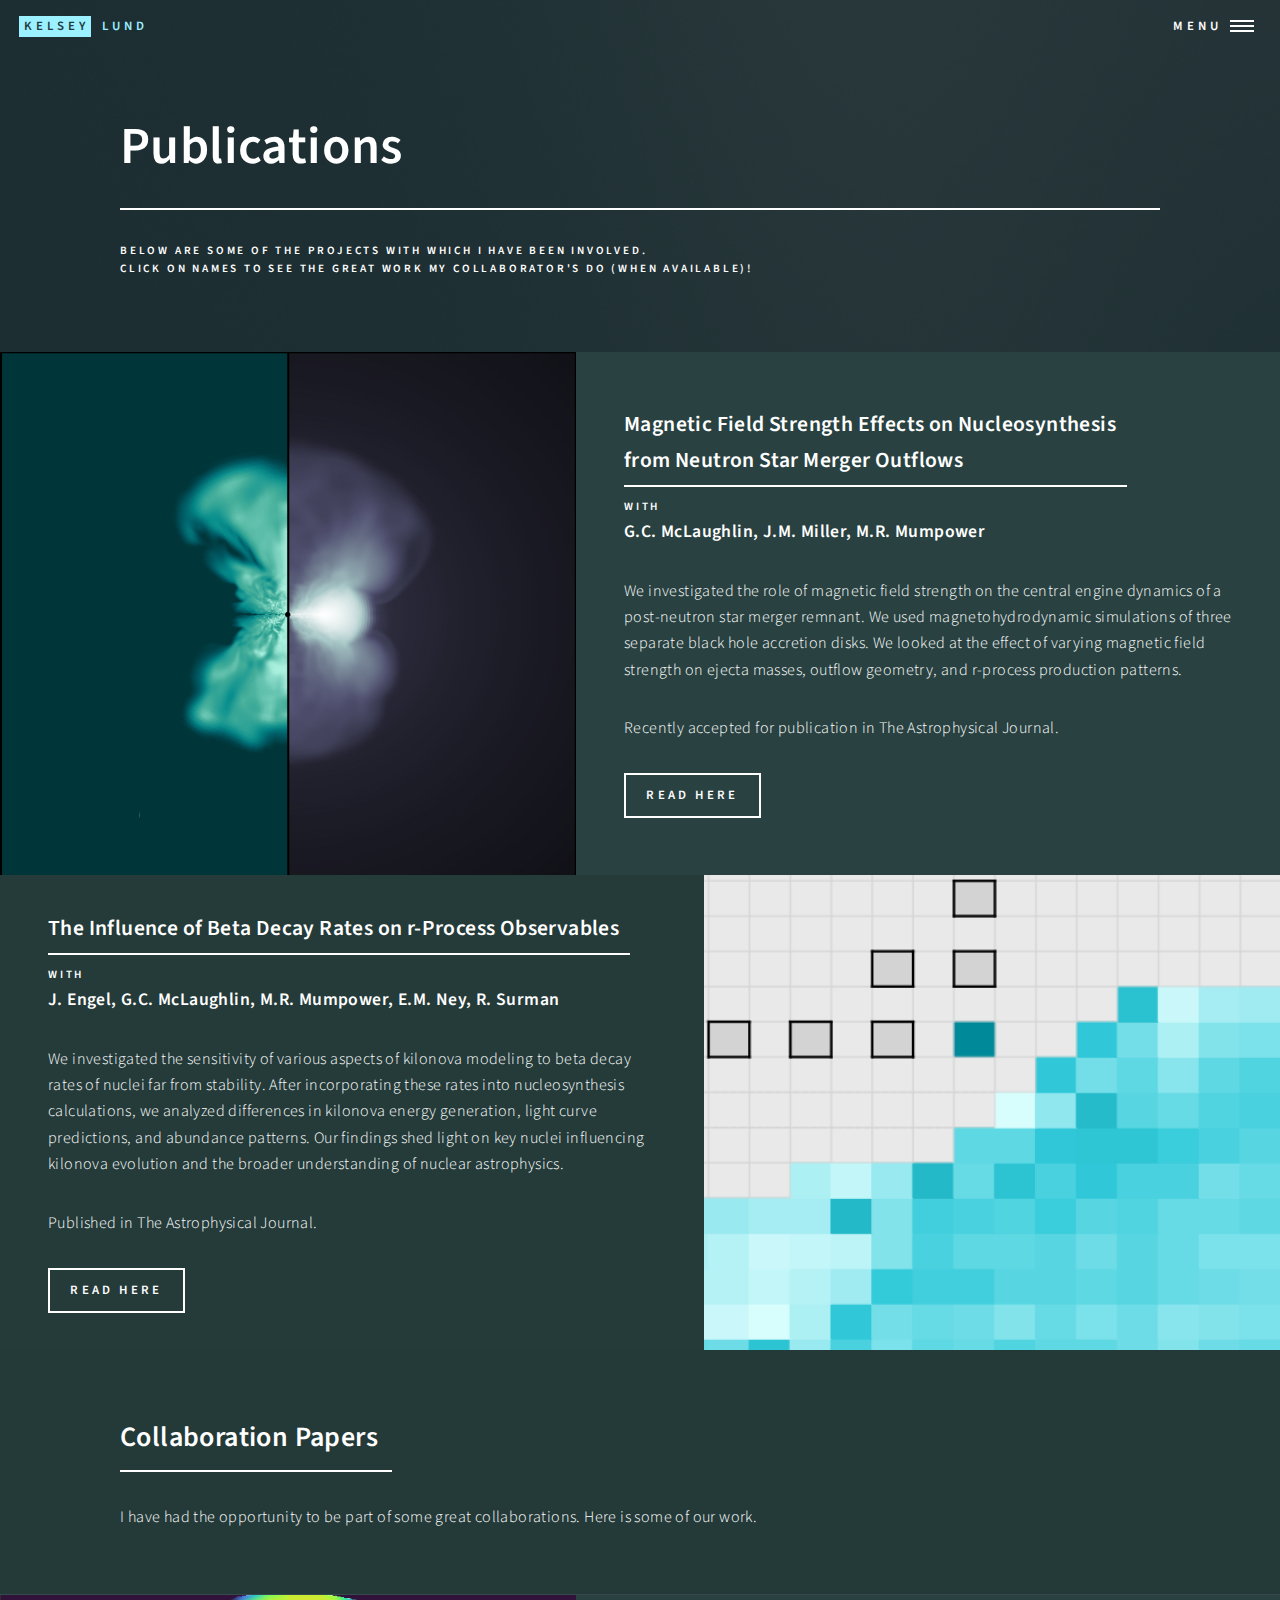
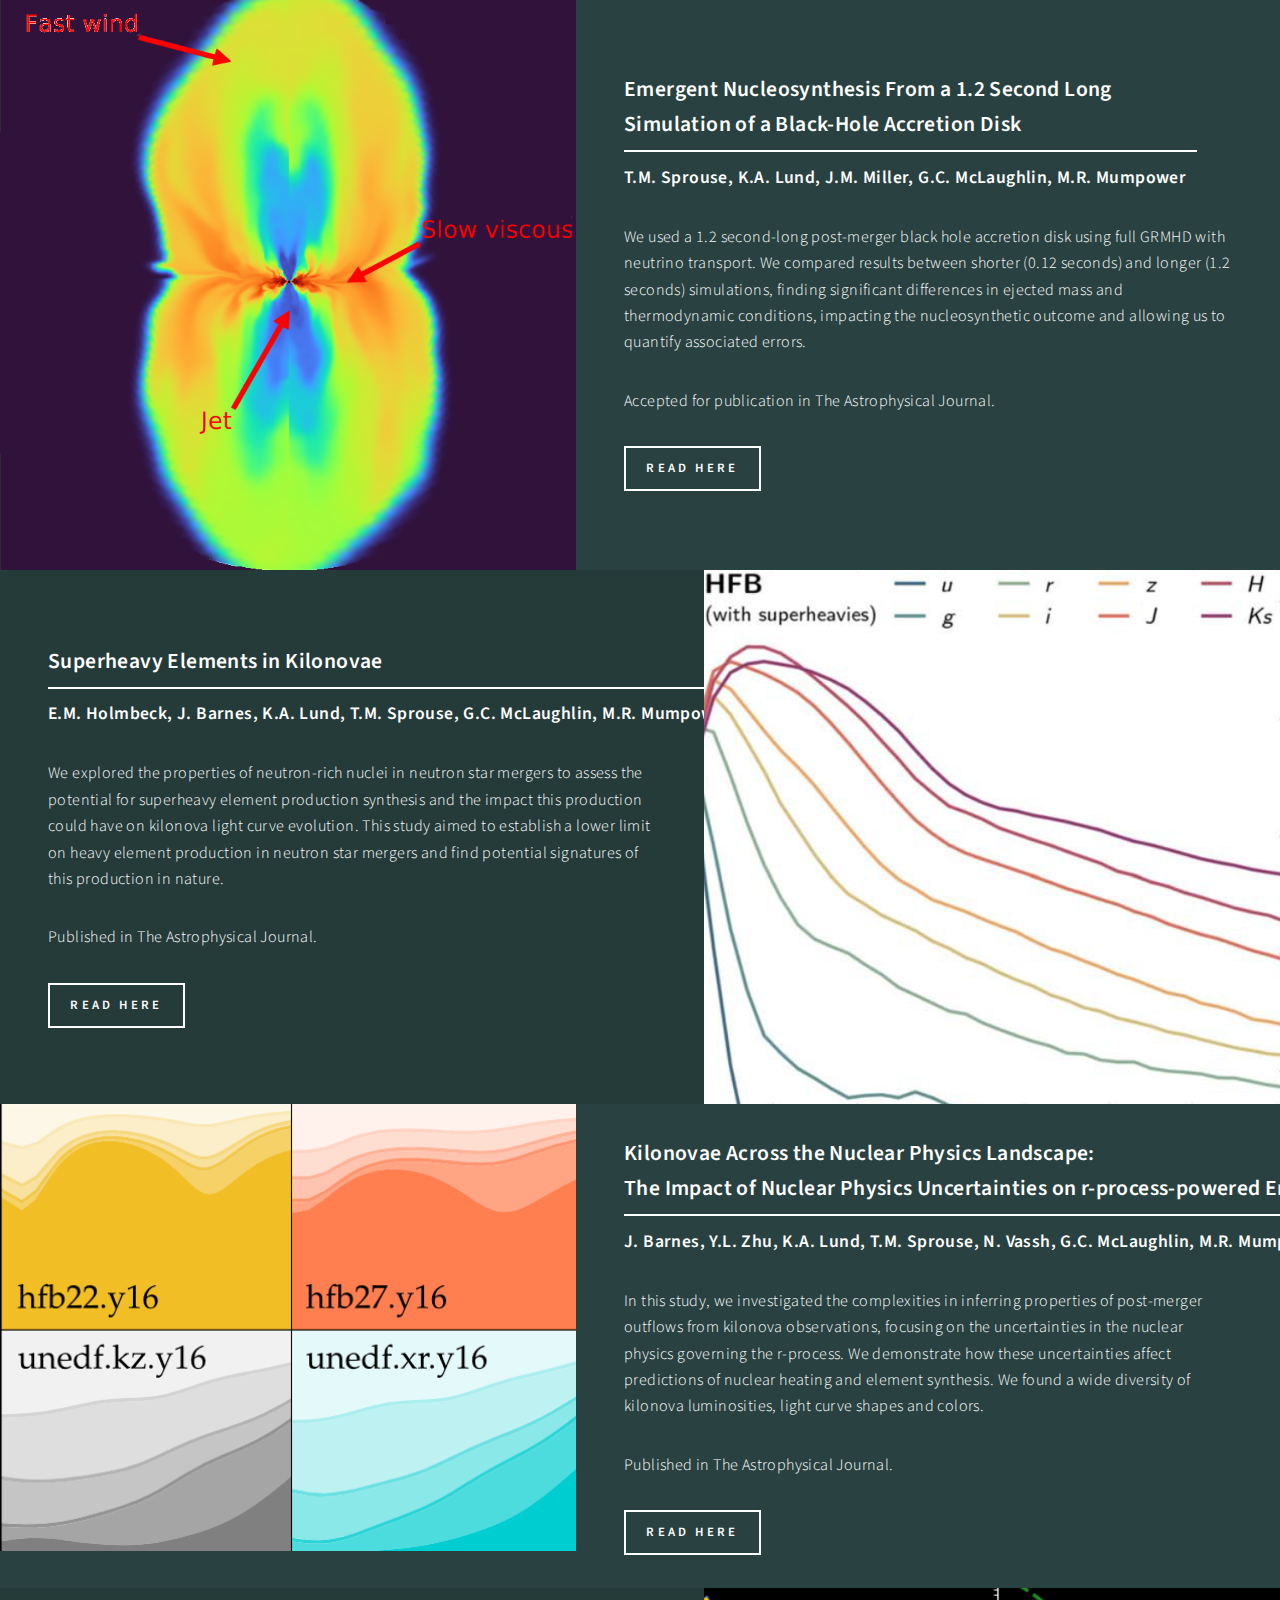
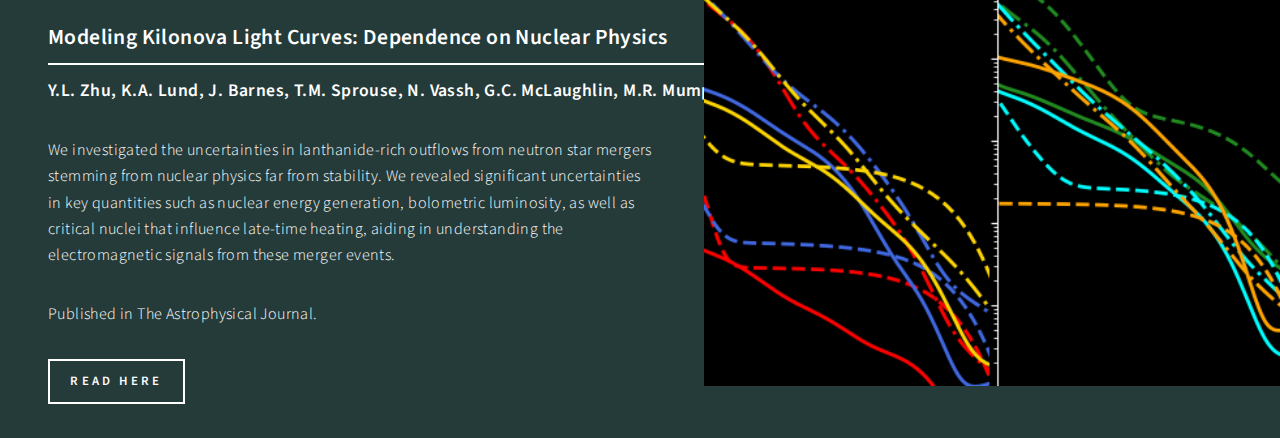
==== commit 115bdf30: "Update publications.html" ====
--- a/publications.html
+++ b/publications.html
@@ -27,6 +27,7 @@
 							<li><a href="index.html">Home</a></li>
 							<li><a href="publications.html">Publications</a></li>
 							<li><a href="talks.html">Talks</a></li>
+							<li><a href="files/CV_Lund.pdf">CV</a></li>
 						</ul>
 					</nav>
 
@@ -40,6 +41,9 @@
 							<header class="major">
 								<h1>Publications</h1>
 							</header>
+							<div class="content">
+								<p>Below are some of the projects with which I have been involved. <br /> Click on names to see the great work my collaborator's do (when available)! </p>
+							</div>
 						</div>
 					</section>
 
@@ -56,7 +60,7 @@
 											<header class="major">
 												<h3>Magnetic Field Strength Effects on Nucleosynthesis </br> from Neutron Star Merger Outflows</h3>
 												<p>with</p>
-												<h4>G.C. McLaughlin, J.M. Miller, M.R. Mumpower</h4>
+												<h4><a href="https://physics.sciences.ncsu.edu/people/gcmclaug/"> G.C. McLaughlin</a>, <a href="https://www.thephysicsmill.com/"> J.M. Miller</a>, <a href="https://www.matthewmumpower.com/">M.R. Mumpower</a></h4>
 											</header>
 											<p>We investigated the role of magnetic field strength on the central engine dynamics of a post-neutron star merger remnant. We used magnetohydrodynamic simulations of three separate black hole accretion disks. We looked at the effect of varying magnetic field strength on ejecta masses, outflow geometry, and r-process production patterns. </p>
 											<p> Recently accepted for publication in The Astrophysical Journal.</p>
@@ -75,7 +79,7 @@
 											<header class="major">
 												<h3>The Influence of Beta Decay Rates on r-Process Observables</h3>
 												<p>with</p>
-												<h4>J. Engel, G.C. McLaughlin, M.R. Mumpower, E.M. Ney, R. Surman</h4>
+												<h4>J. Engel, <a href="https://physics.sciences.ncsu.edu/people/gcmclaug/"> G.C. McLaughlin</a>, <a href="https://www.matthewmumpower.com/">M.R. Mumpower</a>, E.M. Ney, R. Surman</h4>
 											</header>
 											<p>We investigated the sensitivity of various aspects of kilonova modeling to beta decay rates of nuclei far from stability. After incorporating these rates into nucleosynthesis calculations, we analyzed differences in kilonova energy generation, light curve predictions, and abundance patterns. Our findings shed light on key nuclei influencing kilonova evolution and the broader understanding of nuclear astrophysics. </p>
 											<p>Published in The Astrophysical Journal.</p>
@@ -107,12 +111,12 @@
 										<div class="inner">
 											<header class="major">
 												<h3>Emergent Nucleosynthesis From a 1.2 Second Long </br>Simulation of a Black-Hole Accretion Disk</h3>
-												<h4>T.M. Sprouse, K.A. Lund, J.M. Miller, G.C. McLaughlin, M.R. Mumpower</h4>
+												<h4>T.M. Sprouse, K.A. Lund, <a href="https://www.thephysicsmill.com/"> J.M. Miller</a>, <a href="https://physics.sciences.ncsu.edu/people/gcmclaug/"> G.C. McLaughlin</a>, <a href="https://www.matthewmumpower.com/">M.R. Mumpower</a></h4>
 											</header>
 											<p>We used a 1.2 second-long post-merger black hole accretion disk using full GRMHD with neutrino transport. We compared results between shorter (0.12 seconds) and longer (1.2 seconds) simulations, finding significant differences in ejected mass and thermodynamic conditions, impacting the nucleosynthetic outcome and allowing us to quantify associated errors. </p> 
 											<p>Accepted for publication in The Astrophysical Journal.</p>
 											<ul class="actions">
-												<li><a href="https://arxiv.org/abs/2309.07966" class="button">Read Here</a></li>
+												<li><a href="https://iopscience.iop.org/article/10.3847/1538-4357/ad1819" class="button">Read Here</a></li>
 											</ul>
 										</div>
 									</div>
@@ -125,7 +129,7 @@
 										<div class="inner">
 											<header class="major">
 												<h3>Superheavy Elements in Kilonovae</h3>
-												<h4>E.M. Holmbeck, J. Barnes, K.A. Lund, T.M. Sprouse, G.C. McLaughlin, M.R. Mumpower</h4>
+												<h4>E.M. Holmbeck, J. Barnes, K.A. Lund, T.M. Sprouse, <a href="https://physics.sciences.ncsu.edu/people/gcmclaug/"> G.C. McLaughlin</a>, <a href="https://www.matthewmumpower.com/">M.R. Mumpower</a></h4>
 											</header>
 											<p>We explored the properties of neutron-rich nuclei in neutron star mergers to assess the potential for superheavy element production synthesis and the impact this production could have on kilonova light curve evolution. This study aimed to establish a lower limit on heavy element production in neutron star mergers and find potential signatures of this production in nature.</p>
 											<p>Published in The Astrophysical Journal.</p>
@@ -143,7 +147,7 @@
 										<div class="inner">
 											<header class="major">
 												<h3>Kilonovae Across the Nuclear Physics Landscape:</br>The Impact of Nuclear Physics Uncertainties on r-process-powered Emission </h3>
-												<h4>J. Barnes, Y.L. Zhu, K.A. Lund, T.M. Sprouse, N. Vassh, G.C. McLaughlin, M.R. Mumpower, R. Surman</h4>
+												<h4>J. Barnes, Y.L. Zhu, K.A. Lund, T.M. Sprouse, N. Vassh, <a href="https://physics.sciences.ncsu.edu/people/gcmclaug/"> G.C. McLaughlin</a>, <a href="https://www.matthewmumpower.com/">M.R. Mumpower</a>, R. Surman</h4>
 											</header>
 											<p>In this study, we investigated the complexities in inferring properties of post-merger outflows from kilonova observations, focusing on the uncertainties in the nuclear physics governing the r-process. We demonstrate how these uncertainties affect predictions of nuclear heating and element synthesis. We found a wide diversity of kilonova luminosities, light curve shapes and colors.</p>
 											<p>Published in The Astrophysical Journal.</p>
@@ -161,7 +165,7 @@
 										<div class="inner">
 											<header class="major">
 												<h3>Modeling Kilonova Light Curves: Dependence on Nuclear Physics </h3>
-												<h4>Y.L. Zhu, K.A. Lund, J. Barnes, T.M. Sprouse, N. Vassh, G.C. McLaughlin, M.R. Mumpower, R. Surman</h4>
+												<h4>Y.L. Zhu, K.A. Lund, J. Barnes, T.M. Sprouse, N. Vassh, <a href="https://physics.sciences.ncsu.edu/people/gcmclaug/"> G.C. McLaughlin</a>, <a href="https://www.matthewmumpower.com/">M.R. Mumpower</a>, R. Surman</h4>
 											</header>
 											<p>We investigated the uncertainties in lanthanide-rich outflows from neutron star mergers stemming from nuclear physics far from stability. We revealed significant uncertainties in key quantities such as nuclear energy generation, bolometric luminosity, as well as critical nuclei that influence late-time heating, aiding in understanding the electromagnetic signals from these merger events.</p>
 											<p>Published in The Astrophysical Journal.</p>
--- a/assets/css/main.css
+++ b/assets/css/main.css
@@ -3481,8 +3481,8 @@
 				}
 
 		#banner.major {
-			height: 50vh;
-			min-height: 30em;
+			height: 10vh;
+			min-height: 20em;
 			max-height: 50em;
 		}
 
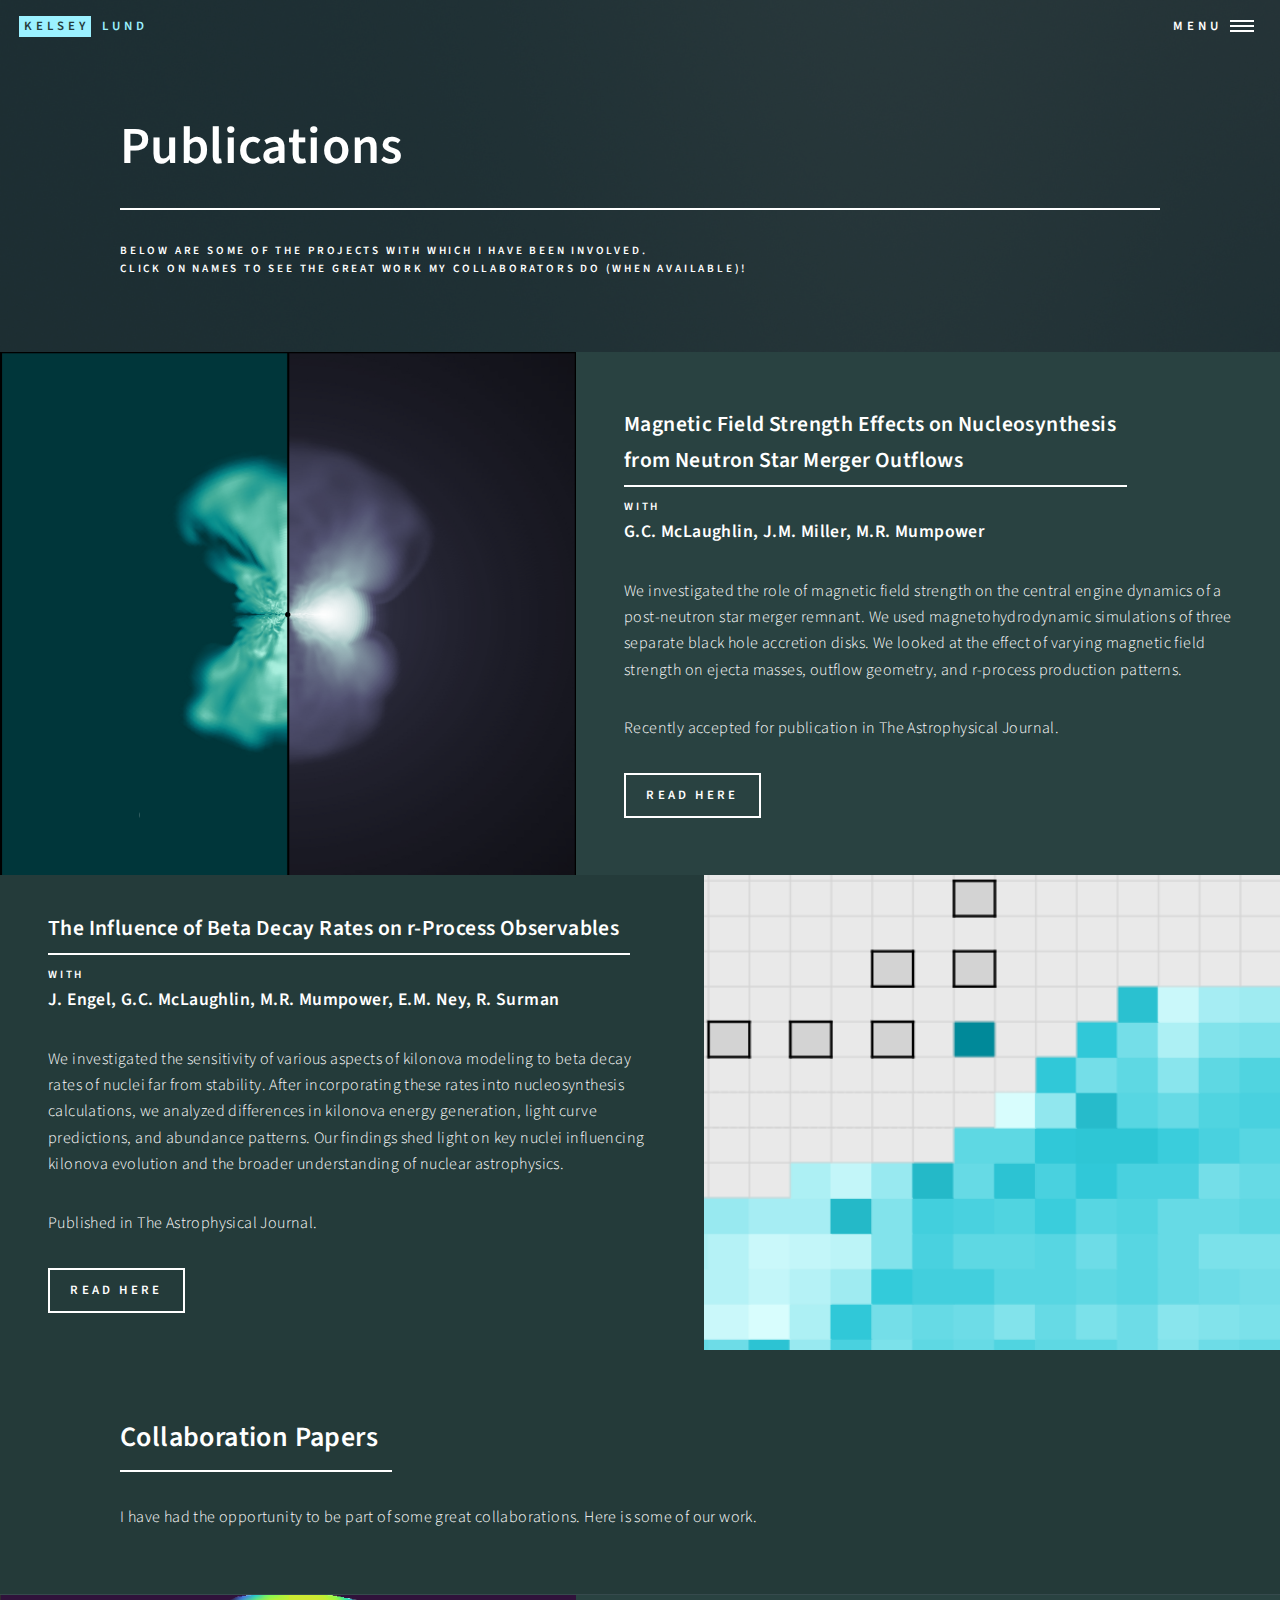
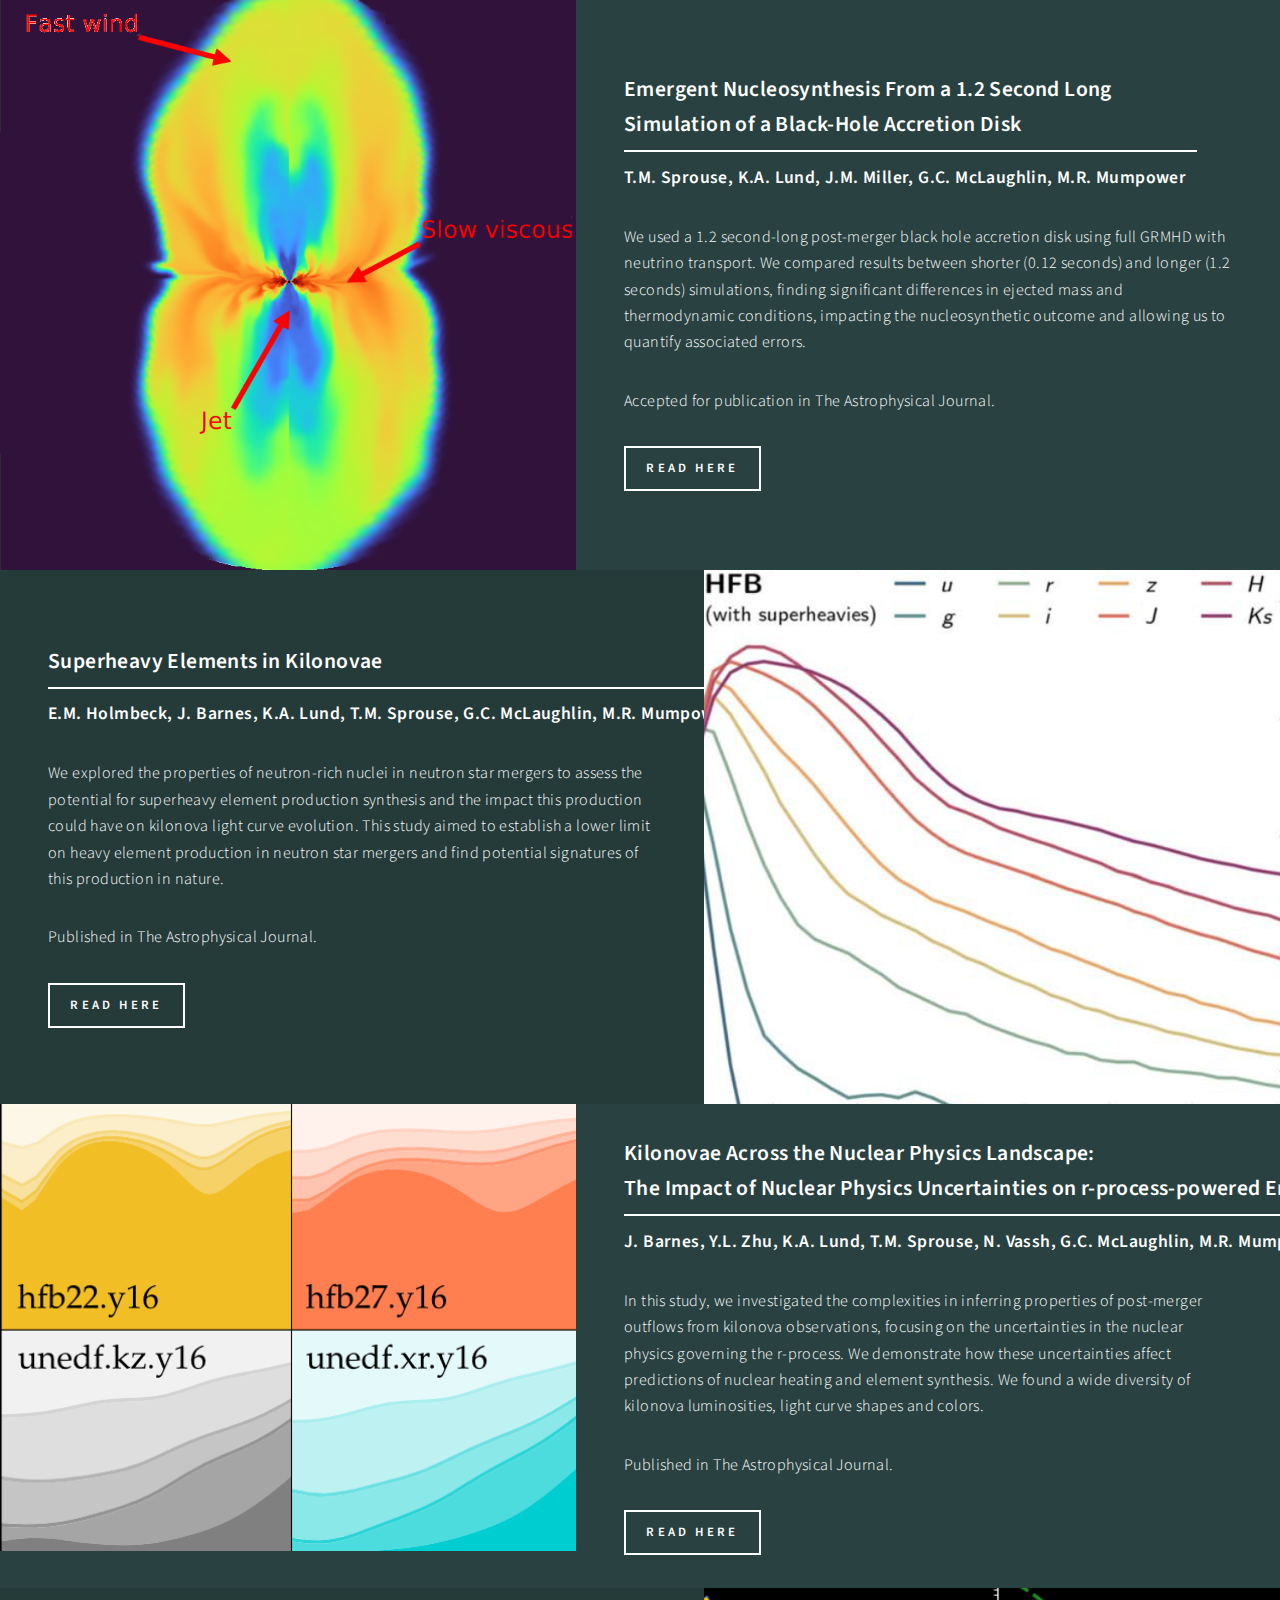
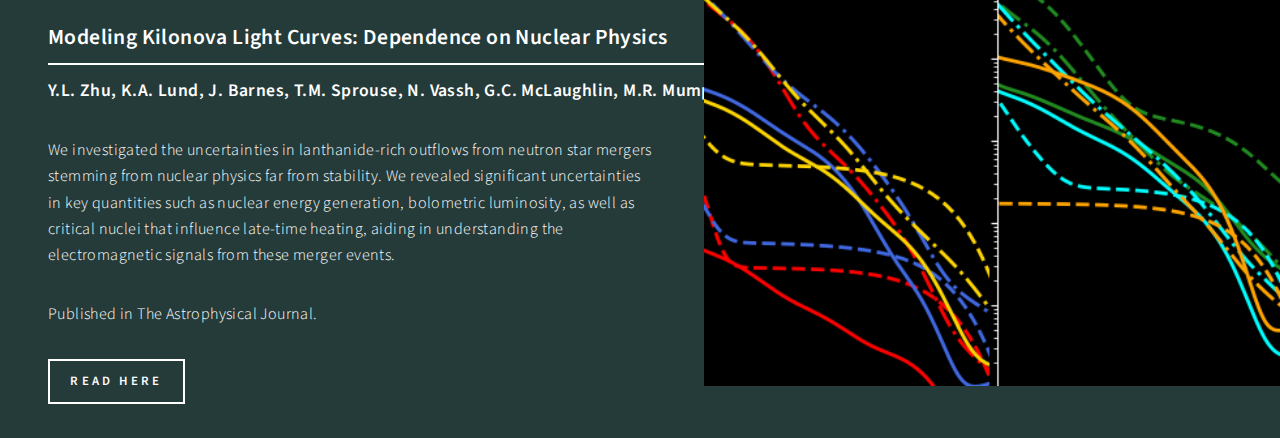
==== commit e9c72ca3: "Update publications.html" ====
--- a/publications.html
+++ b/publications.html
@@ -42,7 +42,7 @@
 								<h1>Publications</h1>
 							</header>
 							<div class="content">
-								<p>Below are some of the projects with which I have been involved. <br /> Click on names to see the great work my collaborator's do (when available)! </p>
+								<p>Below are some of the projects with which I have been involved. <br /> Click on names to see the great work my collaborators do (when available)! </p>
 							</div>
 						</div>
 					</section>
